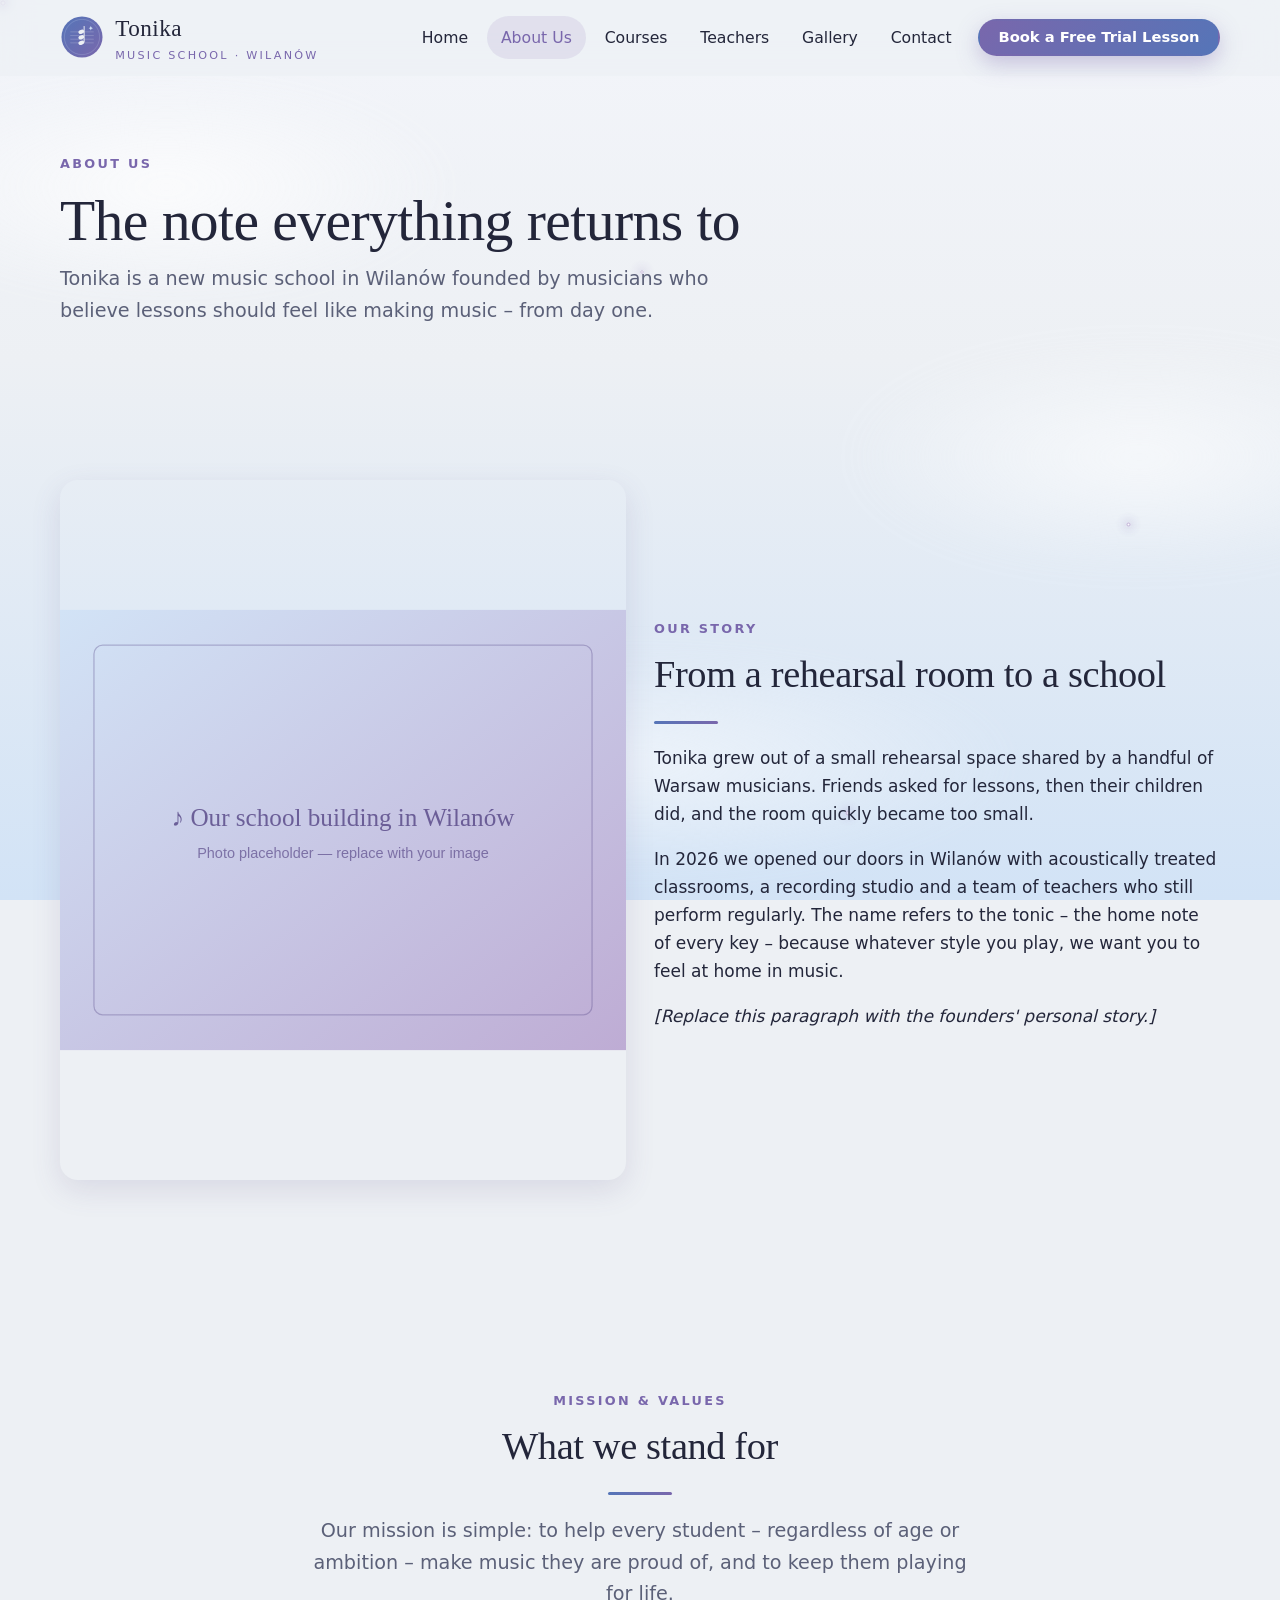
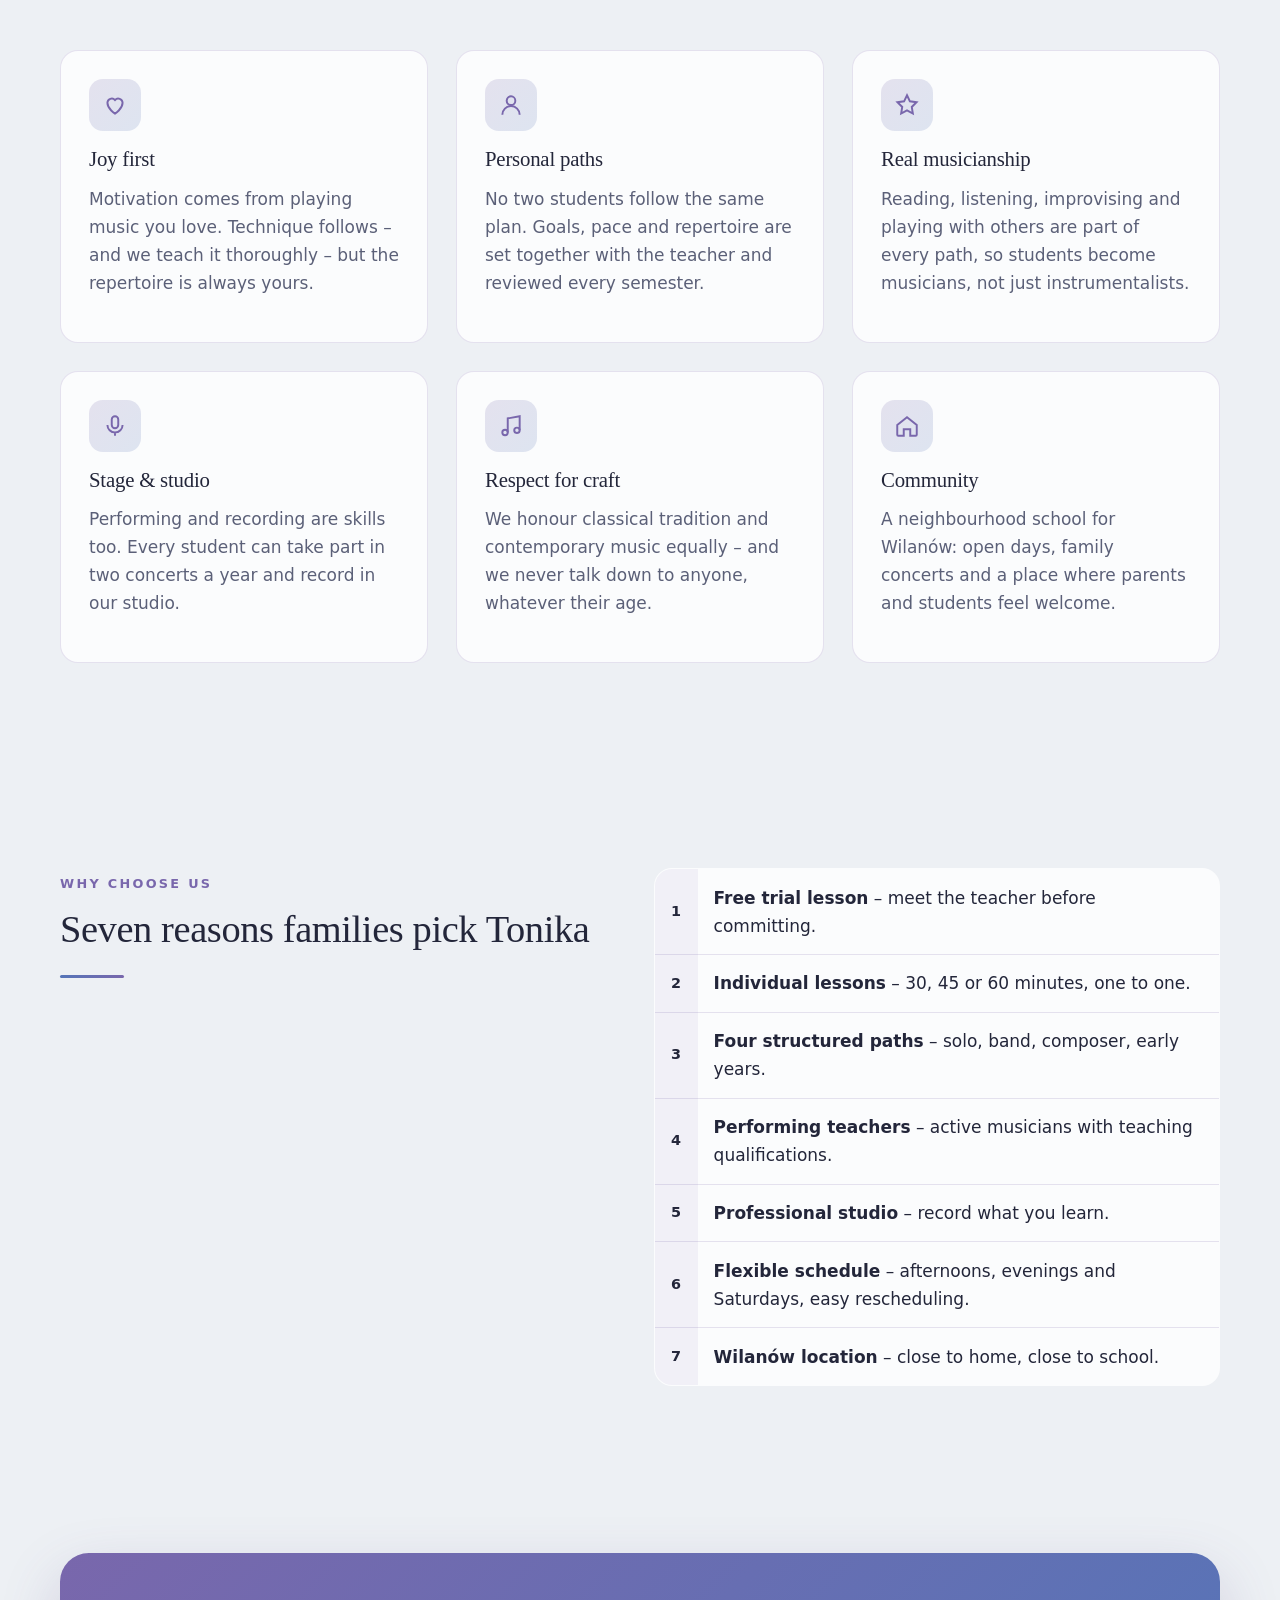
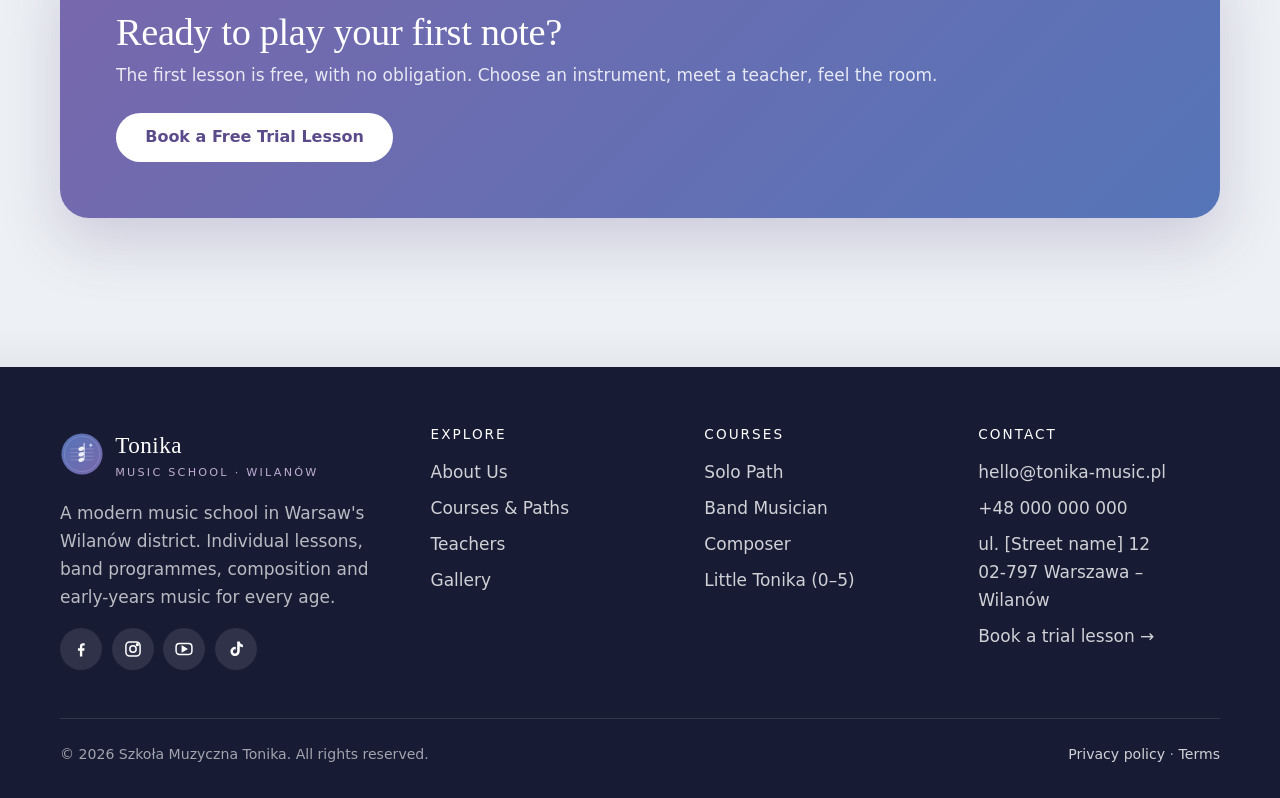
==== about.html @ acc28843 "Demo Version" ====
<!DOCTYPE html>
<html lang="en">
<head>
  <meta charset="UTF-8">
  <meta name="viewport" content="width=device-width, initial-scale=1">
  <!-- SEO: edit title & description per page -->
  <title>About Us | Szkoła Muzyczna Tonika – Wilanów</title>
  <meta name="description" content="The story, mission and values of Tonika Music School in Wilanów, Warsaw – and why students and parents choose us.">
  <meta name="theme-color" content="#7967AC">
  <meta property="og:title" content="About Us | Szkoła Muzyczna Tonika – Wilanów">
  <meta property="og:description" content="The story, mission and values of Tonika Music School in Wilanów, Warsaw – and why students and parents choose us.">
  <meta property="og:type" content="website">
  <meta property="og:image" content="images/hero.svg">
  <link rel="icon" type="image/svg+xml" href="images/logo.svg">
  <link rel="canonical" href="about.html">
  <link rel="stylesheet" href="css/style.css">
</head>
<body>
  <a class="skip-link" href="#main">Skip to main content</a>

  <!-- ================= BACKGROUND: stars & clouds (purely decorative) ================= -->
  <div class="sky" aria-hidden="true">
    <div class="cloud cloud--1"></div>
    <div class="cloud cloud--2"></div>
    <div class="cloud cloud--3"></div>
    <span class="star"></span><span class="star"></span><span class="star"></span>
    <span class="star"></span><span class="star"></span><span class="star"></span><span class="star"></span>
  </div>

  <!-- ================= HEADER / STICKY NAVIGATION ================= -->
  <header class="site-header">
    <nav class="nav container" aria-label="Main navigation">
      <a class="brand" href="index.html">
        <img src="images/logo.svg" alt="" width="44" height="44">
        <span class="brand__name">Tonika <small>Music School · Wilanów</small></span>
      </a>
      <button class="nav-toggle" aria-expanded="false" aria-controls="nav-list" aria-label="Open menu">
        <span></span><span></span><span></span>
      </button>
      <ul class="nav__list" id="nav-list">
        <li><a class="nav__link" href="index.html">Home</a></li>
        <li><a class="nav__link" href="about.html">About Us</a></li>
        <li><a class="nav__link" href="courses.html">Courses</a></li>
        <li><a class="nav__link" href="teachers.html">Teachers</a></li>
        <li><a class="nav__link" href="gallery.html">Gallery</a></li>
        <li><a class="nav__link" href="contact.html">Contact</a></li>
        <li class="nav__cta"><a class="btn btn--primary btn--sm" href="https://forms.gle/your-form-id" target="_blank" rel="noopener">Book a Free Trial Lesson</a></li>
      </ul>
    </nav>
  </header>

  <main id="main">

    <!-- ===== PAGE HERO ===== -->
    <section class="page-hero">
      <div class="container" data-reveal>
        <span class="eyebrow">About Us</span>
        <h1>The note everything returns to</h1>
        <p class="lead" style="max-width:720px">Tonika is a new music school in Wilanów founded by musicians who believe lessons should feel like making music – from day one.</p>
      </div>
    </section>

    <!-- ===== STORY ===== -->
    <section class="section">
      <div class="container grid grid--2" style="align-items:center">
        <div data-reveal="fade">
          <!-- IMAGE: replace images/about.svg with a photo of the school (900×700 px) -->
          <img src="images/about.svg" alt="The Tonika school building in Wilanów" style="border-radius:var(--radius);box-shadow:var(--shadow-md)" width="900" height="700">
        </div>
        <div data-reveal>
          <span class="eyebrow">Our story</span>
          <h2>From a rehearsal room to a school</h2>
          <div class="divider" style="margin-bottom:1.25rem"></div>
          <p>Tonika grew out of a small rehearsal space shared by a handful of Warsaw musicians. Friends asked for lessons, then their children did, and the room quickly became too small.</p>
          <p>In 2026 we opened our doors in Wilanów with acoustically treated classrooms, a recording studio and a team of teachers who still perform regularly. The name refers to the tonic – the home note of every key – because whatever style you play, we want you to feel at home in music.</p>
          <p><em>[Replace this paragraph with the founders' personal story.]</em></p>
        </div>
      </div>
    </section>

    <!-- ===== MISSION & VALUES ===== -->
    <section class="section" id="mission">
      <div class="container">
        <div class="section-head center" data-reveal>
          <span class="eyebrow">Mission &amp; values</span>
          <h2>What we stand for</h2>
          <div class="divider"></div>
          <p class="lead" style="margin-top:1.25rem">Our mission is simple: to help every student – regardless of age or ambition – make music they are proud of, and to keep them playing for life.</p>
        </div>
        <div class="grid grid--3">
          <div class="feature" data-reveal>
            <div class="feature__icon"><svg viewBox="0 0 24 24" fill="none" stroke="currentColor" stroke-width="1.8" aria-hidden="true"><path d="M12 20s-7-4.5-7-10a4 4 0 0 1 7-2.5A4 4 0 0 1 19 10c0 5.5-7 10-7 10z"/></svg></div>
            <h3>Joy first</h3>
            <p class="muted">Motivation comes from playing music you love. Technique follows – and we teach it thoroughly – but the repertoire is always yours.</p>
          </div>
          <div class="feature" data-reveal>
            <div class="feature__icon"><svg viewBox="0 0 24 24" fill="none" stroke="currentColor" stroke-width="1.8" aria-hidden="true"><circle cx="12" cy="8" r="4"/><path d="M4 21a8 8 0 0 1 16 0"/></svg></div>
            <h3>Personal paths</h3>
            <p class="muted">No two students follow the same plan. Goals, pace and repertoire are set together with the teacher and reviewed every semester.</p>
          </div>
          <div class="feature" data-reveal>
            <div class="feature__icon"><svg viewBox="0 0 24 24" fill="none" stroke="currentColor" stroke-width="1.8" aria-hidden="true"><path d="m12 3 2.7 5.6 6.1.9-4.4 4.3 1 6.1L12 17l-5.4 2.9 1-6.1L3.2 9.5l6.1-.9z"/></svg></div>
            <h3>Real musicianship</h3>
            <p class="muted">Reading, listening, improvising and playing with others are part of every path, so students become musicians, not just instrumentalists.</p>
          </div>
          <div class="feature" data-reveal>
            <div class="feature__icon"><svg viewBox="0 0 24 24" fill="none" stroke="currentColor" stroke-width="1.8" aria-hidden="true"><rect x="9" y="3" width="6" height="11" rx="3"/><path d="M5 11a7 7 0 0 0 14 0M12 18v3"/></svg></div>
            <h3>Stage & studio</h3>
            <p class="muted">Performing and recording are skills too. Every student can take part in two concerts a year and record in our studio.</p>
          </div>
          <div class="feature" data-reveal>
            <div class="feature__icon"><svg viewBox="0 0 24 24" fill="none" stroke="currentColor" stroke-width="1.8" aria-hidden="true"><path d="M9 18V5l11-2v13"/><circle cx="6.5" cy="18" r="2.5"/><circle cx="17.5" cy="16" r="2.5"/></svg></div>
            <h3>Respect for craft</h3>
            <p class="muted">We honour classical tradition and contemporary music equally – and we never talk down to anyone, whatever their age.</p>
          </div>
          <div class="feature" data-reveal>
            <div class="feature__icon"><svg viewBox="0 0 24 24" fill="none" stroke="currentColor" stroke-width="1.8" aria-hidden="true"><path d="m3 11 9-7 9 7v9a1 1 0 0 1-1 1h-5v-6h-6v6H4a1 1 0 0 1-1-1z"/></svg></div>
            <h3>Community</h3>
            <p class="muted">A neighbourhood school for Wilanów: open days, family concerts and a place where parents and students feel welcome.</p>
          </div>
        </div>
      </div>
    </section>

    <!-- ===== WHY CHOOSE US ===== -->
    <section class="section" id="why">
      <div class="container grid grid--2" style="align-items:start">
        <div data-reveal>
          <span class="eyebrow">Why choose us</span>
          <h2>Seven reasons families pick Tonika</h2>
          <div class="divider"></div>
        </div>
        <div data-reveal>
          <table class="table">
            <tbody>
              <tr><th scope="row">1</th><td><strong>Free trial lesson</strong> – meet the teacher before committing.</td></tr>
              <tr><th scope="row">2</th><td><strong>Individual lessons</strong> – 30, 45 or 60 minutes, one to one.</td></tr>
              <tr><th scope="row">3</th><td><strong>Four structured paths</strong> – solo, band, composer, early years.</td></tr>
              <tr><th scope="row">4</th><td><strong>Performing teachers</strong> – active musicians with teaching qualifications.</td></tr>
              <tr><th scope="row">5</th><td><strong>Professional studio</strong> – record what you learn.</td></tr>
              <tr><th scope="row">6</th><td><strong>Flexible schedule</strong> – afternoons, evenings and Saturdays, easy rescheduling.</td></tr>
              <tr><th scope="row">7</th><td><strong>Wilanów location</strong> – close to home, close to school.</td></tr>
            </tbody>
          </table>
        </div>
      </div>
    </section>

    <!-- ===== CTA BANNER ===== -->
    <section class="section--tight">
      <div class="container">
        <div class="cta-banner" data-reveal>
          <div>
            <h2>Ready to play your first note?</h2>
            <p>The first lesson is free, with no obligation. Choose an instrument, meet a teacher, feel the room.</p>
          </div>
          <a class="btn btn--light" href="https://forms.gle/your-form-id" target="_blank" rel="noopener">Book a Free Trial Lesson</a>
        </div>
      </div>
    </section>

  </main>

  <!-- ================= FOOTER ================= -->
  <footer class="site-footer">
    <div class="container">
      <div class="footer-grid">
        <div>
          <a class="brand" href="index.html">
            <img src="images/logo.svg" alt="" width="44" height="44">
            <span class="brand__name">Tonika <small>Music School · Wilanów</small></span>
          </a>
          <p class="muted" style="color:rgba(255,255,255,.7)">A modern music school in Warsaw's Wilanów district. Individual lessons, band programmes, composition and early-years music for every age.</p>
          <ul class="social" aria-label="Social media">
  <li><a href="https://facebook.com/" aria-label="Facebook" rel="noopener" target="_blank"><svg viewBox="0 0 24 24" fill="currentColor" aria-hidden="true"><path d="M13.5 21v-7h2.4l.4-3h-2.8V9.2c0-.9.3-1.5 1.5-1.5h1.4V5.1c-.3 0-1.1-.1-2.1-.1-2.1 0-3.6 1.3-3.6 3.7V11H8.3v3h2.4v7h2.8z"/></svg></a></li>
  <li><a href="https://instagram.com/" aria-label="Instagram" rel="noopener" target="_blank"><svg viewBox="0 0 24 24" fill="none" stroke="currentColor" stroke-width="1.8" aria-hidden="true"><rect x="3.5" y="3.5" width="17" height="17" rx="4.5"/><circle cx="12" cy="12" r="3.8"/><circle cx="17.2" cy="6.8" r="1" fill="currentColor"/></svg></a></li>
  <li><a href="https://youtube.com/" aria-label="YouTube" rel="noopener" target="_blank"><svg viewBox="0 0 24 24" fill="none" stroke="currentColor" stroke-width="1.8" aria-hidden="true"><rect x="2.5" y="5.5" width="19" height="13" rx="4"/><path d="m10 9 5 3-5 3z" fill="currentColor"/></svg></a></li>
  <li><a href="https://tiktok.com/" aria-label="TikTok" rel="noopener" target="_blank"><svg viewBox="0 0 24 24" fill="currentColor" aria-hidden="true"><path d="M16.5 3c.3 2.2 1.6 3.6 3.8 3.8v3.1c-1.4 0-2.7-.4-3.8-1.2v6.1a5.6 5.6 0 1 1-4.8-5.5v3.2a2.5 2.5 0 1 0 1.7 2.3V3h3.1z"/></svg></a></li>
</ul>
        </div>
        <div>
          <h4>Explore</h4>
          <ul>
            <li><a href="about.html">About Us</a></li>
            <li><a href="courses.html">Courses &amp; Paths</a></li>
            <li><a href="teachers.html">Teachers</a></li>
            <li><a href="gallery.html">Gallery</a></li>
          </ul>
        </div>
        <div>
          <h4>Courses</h4>
          <ul>
            <li><a href="courses.html#solo">Solo Path</a></li>
            <li><a href="courses.html#band">Band Musician</a></li>
            <li><a href="courses.html#composer">Composer</a></li>
            <li><a href="courses.html#kids">Little Tonika (0–5)</a></li>
          </ul>
        </div>
        <div>
          <h4>Contact</h4>
          <ul>
            <!-- CONTACT DETAILS: also update contact.html and index.html -->
            <li><a href="mailto:hello@tonika-music.pl">hello@tonika-music.pl</a></li>
            <li><a href="tel:+48000000000">+48 000 000 000</a></li>
            <li>ul. [Street name] 12<br>02-797 Warszawa – Wilanów</li>
            <li><a href="https://forms.gle/your-form-id" target="_blank" rel="noopener">Book a trial lesson →</a></li>
          </ul>
        </div>
      </div>
      <div class="footer-bottom">
        <span>© <span data-year>2026</span> Szkoła Muzyczna Tonika. All rights reserved.</span>
        <span><a href="#">Privacy policy</a> · <a href="#">Terms</a></span>
      </div>
    </div>
  </footer>

  <script src="js/main.js" defer></script>
</body>
</html>
---- css/style.css ----
/* =====================================================================
   TONIKA MUSIC SCHOOL — MAIN STYLESHEET
   ---------------------------------------------------------------------
   Table of contents
   1. Design tokens (colors, spacing, typography)  → change brand here
   2. Base / reset
   3. Background: stars & clouds
   4. Layout helpers (container, grid, section)
   5. Header & navigation (sticky, responsive)
   6. Buttons
   7. Hero
   8. Cards (courses, teachers, testimonials, gallery)
   9. Career paths (dark theme) & Kids path (bright theme)
   10. FAQ accordion
  11. Contact
   12. Footer
   13. Animations (subtle reveal on scroll)
   14. Responsive breakpoints
   ===================================================================== */


/* ---------------------------------------------------------------------
   1. DESIGN TOKENS
   Brand palette: #5575B8 (blue), #D2E3F6 (light blue), #BEACD4 (lilac),
   #7967AC (violet), #EDF0F4 (off-white). Violet and blue dominate.
   --------------------------------------------------------------------- */
:root {
  --blue:        #5575B8;
  --blue-light:  #D2E3F6;
  --lilac:       #BEACD4;
  --violet:      #7967AC;
  --violet-deep: #5B4B8A;
  --mist:        #EDF0F4;

  --navy:        #171B33;   /* dark navy for career paths */
  --plum:        #241C3D;   /* dark purple for career paths */

  --text:        #23263A;
  --text-muted:  #5B6078;
  --white:       #FFFFFF;

  --bg:          var(--mist);
  --surface:     rgba(255, 255, 255, 0.78);
  --border:      rgba(121, 103, 172, 0.18);

  --shadow-sm:   0 2px 8px rgba(35, 38, 58, 0.06);
  --shadow-md:   0 10px 30px rgba(89, 75, 138, 0.14);
  --shadow-lg:   0 24px 60px rgba(89, 75, 138, 0.22);

  --radius:      18px;
  --radius-sm:   10px;

  --font-head:   "Georgia", "Times New Roman", serif;   /* elegant headings */
  --font-body:   system-ui, -apple-system, "Segoe UI", Roboto, "Helvetica Neue", Arial, sans-serif;

  --container:   1160px;
  --header-h:    76px;

  --ease:        cubic-bezier(.22,.61,.36,1);
}


/* ---------------------------------------------------------------------
   2. BASE / RESET
   --------------------------------------------------------------------- */
*, *::before, *::after { box-sizing: border-box; }

html {
  scroll-behavior: smooth;                 /* smooth in-page scrolling */
  scroll-padding-top: calc(var(--header-h) + 16px);
  -webkit-text-size-adjust: 100%;
}

body {
  margin: 0;
  font-family: var(--font-body);
  font-size: 1.0625rem;
  line-height: 1.65;
  color: var(--text);
  background: var(--bg);
  overflow-x: hidden;
}

img, svg { max-width: 100%; display: block; }
a { color: var(--violet); text-decoration: none; }
a:hover { text-decoration: underline; }

h1, h2, h3, h4 {
  font-family: var(--font-head);
  font-weight: 500;
  line-height: 1.2;
  color: var(--text);
  margin: 0 0 .6em;
  letter-spacing: -0.01em;
}
h1 { font-size: clamp(2.2rem, 4.5vw, 3.6rem); }
h2 { font-size: clamp(1.7rem, 3vw, 2.5rem); }
h3 { font-size: 1.3rem; }
p  { margin: 0 0 1em; }

.eyebrow {
  display: inline-block;
  font-size: .8rem;
  letter-spacing: .18em;
  text-transform: uppercase;
  color: var(--violet);
  font-weight: 600;
  margin-bottom: .75rem;
}

.lead { font-size: 1.2rem; color: var(--text-muted); }
.muted { color: var(--text-muted); }
.center { text-align: center; }

/* Accessibility helpers */
.visually-hidden {
  position: absolute !important; width: 1px; height: 1px; padding: 0; margin: -1px;
  overflow: hidden; clip: rect(0 0 0 0); white-space: nowrap; border: 0;
}
.skip-link {
  position: absolute; top: -100px; left: 16px; z-index: 1000;
  background: var(--violet); color: #fff; padding: .6rem 1rem; border-radius: var(--radius-sm);
}
.skip-link:focus { top: 12px; }
:focus-visible { outline: 3px solid var(--blue); outline-offset: 3px; border-radius: 4px; }


/* ---------------------------------------------------------------------
   3. BACKGROUND — STARS & CLOUDS
   The sky layer is fixed behind all content. Stars are small radial
   gradients (no images), clouds are blurred soft ellipses.
   Edit `.star:nth-child(n)` to reposition stars.
   --------------------------------------------------------------------- */
.sky {
  position: fixed; inset: 0; z-index: -1; pointer-events: none;
  background: linear-gradient(180deg, #F3F5FA 0%, var(--mist) 40%, var(--blue-light) 100%);
  overflow: hidden;
}

.cloud {
  position: absolute;
  width: 46vw; height: 18vw; min-width: 320px; min-height: 140px;
  border-radius: 50%;
  background: radial-gradient(ellipse at center, rgba(255,255,255,.95), rgba(255,255,255,0) 70%);
  filter: blur(18px);
  opacity: .8;
  animation: drift 60s linear infinite alternate;
}
.cloud--1 { top: 8%;  left: -10%; }
.cloud--2 { top: 38%; right: -12%; animation-duration: 80s; opacity: .65; }
.cloud--3 { top: 72%; left: 20%;  width: 60vw; animation-duration: 95s; opacity: .55; }

.star {
  position: absolute;
  width: 6px; height: 6px; border-radius: 50%;
  background: radial-gradient(circle, #fff 0%, var(--lilac) 45%, rgba(190,172,212,0) 75%);
  box-shadow: 0 0 10px 2px rgba(121,103,172,.35);
  opacity: .8;
  animation: twinkle 5s ease-in-out infinite;
}
/* Star positions & timing — a "couple of stars", not a night sky */
.star:nth-child(1) { top: 12%; left: 14%; }
.star:nth-child(2) { top: 22%; left: 78%; width: 8px; height: 8px; animation-delay: 1.2s; }
.star:nth-child(3) { top: 46%; left: 6%;  animation-delay: 2.4s; }
.star:nth-child(4) { top: 58%; left: 88%; width: 5px; height: 5px; animation-delay: .6s; }
.star:nth-child(5) { top: 82%; left: 34%; animation-delay: 3.1s; }
.star:nth-child(6) { top: 30%; left: 50%; width: 4px; height: 4px; animation-delay: 1.8s; }
.star:nth-child(7) { top: 90%; left: 66%; animation-delay: 4s; }

@keyframes twinkle {
  0%, 100% { opacity: .35; transform: scale(.85); }
  50%      { opacity: 1;   transform: scale(1.15); }
}
@keyframes drift {
  from { transform: translateX(0); }
  to   { transform: translateX(6vw); }
}


/* ---------------------------------------------------------------------
   4. LAYOUT HELPERS
   --------------------------------------------------------------------- */
.container { width: min(var(--container), 92vw); margin-inline: auto; }
.section { padding-block: clamp(3.5rem, 8vw, 6.5rem); }
.section--tight { padding-block: clamp(2.5rem, 5vw, 4rem); }
.section-head { max-width: 680px; margin-bottom: 2.5rem; }
.section-head.center { margin-inline: auto; }

.grid { display: grid; gap: 1.75rem; }
.grid--2 { grid-template-columns: repeat(2, 1fr); }
.grid--3 { grid-template-columns: repeat(3, 1fr); }
.grid--4 { grid-template-columns: repeat(4, 1fr); }

.divider {
  width: 64px; height: 3px; border-radius: 3px; margin: 1.25rem 0 0;
  background: linear-gradient(90deg, var(--blue), var(--violet));
}
.center .divider { margin-inline: auto; }


/* ---------------------------------------------------------------------
   5. HEADER & NAVIGATION (sticky, responsive)
   --------------------------------------------------------------------- */
.site-header {
  position: sticky; top: 0; z-index: 100;
  height: var(--header-h);
  background: rgba(237, 240, 244, .75);
  backdrop-filter: blur(14px);
  -webkit-backdrop-filter: blur(14px);
  border-bottom: 1px solid transparent;
  transition: box-shadow .3s var(--ease), border-color .3s var(--ease), background .3s var(--ease);
}
.site-header.is-scrolled {
  background: rgba(237, 240, 244, .92);
  border-color: var(--border);
  box-shadow: var(--shadow-sm);
}
.nav {
  height: 100%;
  display: flex; align-items: center; justify-content: space-between; gap: 1rem;
}
.brand { display: flex; align-items: center; gap: .7rem; color: var(--text); }
.brand:hover { text-decoration: none; }
.brand img { height: 44px; width: auto; }
.brand__name { font-family: var(--font-head); font-size: 1.45rem; letter-spacing: .02em; }
.brand__name small { display: block; font-family: var(--font-body); font-size: .7rem; letter-spacing: .2em; text-transform: uppercase; color: var(--violet); }

.nav__list { list-style: none; display: flex; gap: .25rem; margin: 0; padding: 0; align-items: center; }
.nav__link {
  display: inline-block; padding: .55rem .9rem; border-radius: 999px;
  color: var(--text); font-weight: 500; font-size: .98rem;
  transition: background .25s var(--ease), color .25s var(--ease);
}
.nav__link:hover { background: rgba(121,103,172,.1); text-decoration: none; }
.nav__link[aria-current="page"] { color: var(--violet); background: rgba(121,103,172,.12); }
.nav__cta { margin-inline-start: .5rem; }

.nav-toggle {
  display: none; background: none; border: 0; cursor: pointer; padding: .6rem;
  width: 44px; height: 44px; border-radius: 50%;
}
.nav-toggle span {
  display: block; width: 22px; height: 2px; background: var(--text); margin: 5px auto;
  transition: transform .3s var(--ease), opacity .3s var(--ease);
}
.nav-toggle[aria-expanded="true"] span:nth-child(1) { transform: translateY(7px) rotate(45deg); }
.nav-toggle[aria-expanded="true"] span:nth-child(2) { opacity: 0; }
.nav-toggle[aria-expanded="true"] span:nth-child(3) { transform: translateY(-7px) rotate(-45deg); }


/* ---------------------------------------------------------------------
   6. BUTTONS
   --------------------------------------------------------------------- */
.btn {
  display: inline-flex; align-items: center; justify-content: center; gap: .5rem;
  padding: .9rem 1.7rem; border-radius: 999px; border: 2px solid transparent;
  font-weight: 600; font-size: 1rem; cursor: pointer; line-height: 1;
  transition: transform .25s var(--ease), box-shadow .25s var(--ease), background .25s var(--ease), color .25s var(--ease);
}
.btn:hover { text-decoration: none; transform: translateY(-2px); }
.btn--primary {
  color: #fff;
  background: linear-gradient(135deg, var(--violet) 0%, var(--blue) 100%);
  box-shadow: 0 8px 22px rgba(121,103,172,.35);
}
.btn--primary:hover { box-shadow: 0 12px 28px rgba(121,103,172,.45); }
.btn--ghost { color: var(--violet); border-color: var(--violet); background: transparent; }
.btn--ghost:hover { background: rgba(121,103,172,.08); }
.btn--light { color: var(--violet-deep); background: #fff; }
.btn--sm { padding: .6rem 1.15rem; font-size: .92rem; }


/* ---------------------------------------------------------------------
   7. HERO
   --------------------------------------------------------------------- */
.hero { padding-block: clamp(3rem, 8vw, 7rem) clamp(3rem, 6vw, 5rem); }
.hero__inner { display: grid; grid-template-columns: 1.1fr .9fr; gap: 3rem; align-items: center; }
.hero h1 { margin-bottom: 1rem; }
.hero h1 .accent { color: var(--violet); font-style: italic; }
.hero__actions { display: flex; flex-wrap: wrap; gap: .9rem; margin-top: 1.75rem; }
.hero__note { margin-top: 1rem; font-size: .92rem; color: var(--text-muted); }

.hero__media { position: relative; }
.hero__media img {
  width: 100%; border-radius: var(--radius); box-shadow: var(--shadow-lg);
  aspect-ratio: 4 / 5; object-fit: cover;
}
/* Decorative "chord" — three stacked notes, a nod to the tonic triad */
.chord {
  position: absolute; inset-inline-end: -18px; bottom: -18px;
  background: var(--surface); backdrop-filter: blur(8px);
  border: 1px solid var(--border); border-radius: var(--radius-sm);
  padding: .9rem 1.1rem; box-shadow: var(--shadow-md);
  display: flex; gap: .6rem; align-items: flex-end;
}
.chord i {
  display: block; width: 10px; border-radius: 6px;
  background: linear-gradient(180deg, var(--blue), var(--violet));
  animation: pulse 2.6s ease-in-out infinite;
}
.chord i:nth-child(1) { height: 26px; }
.chord i:nth-child(2) { height: 40px; animation-delay: .3s; }
.chord i:nth-child(3) { height: 54px; animation-delay: .6s; }
.chord span { font-size: .8rem; letter-spacing: .12em; text-transform: uppercase; color: var(--violet); margin-inline-start: .4rem; }
@keyframes pulse { 0%,100% { transform: scaleY(1); } 50% { transform: scaleY(.85); } }

/* Page hero (sub-pages) */
.page-hero { padding-block: clamp(2.5rem, 6vw, 4.5rem) clamp(1rem, 3vw, 2rem); }
.page-hero h1 { margin-bottom: .5rem; }

/* Stats strip */
.stats { display: grid; grid-template-columns: repeat(4, 1fr); gap: 1rem; }
.stat { text-align: center; padding: 1.25rem; background: var(--surface); border-radius: var(--radius); border: 1px solid var(--border); }
.stat strong { display: block; font-family: var(--font-head); font-size: 2rem; color: var(--violet); }
.stat span { font-size: .9rem; color: var(--text-muted); }


/* ---------------------------------------------------------------------
   8. CARDS
   --------------------------------------------------------------------- */
.card {
  background: var(--surface);
  border: 1px solid var(--border);
  border-radius: var(--radius);
  box-shadow: var(--shadow-sm);
  overflow: hidden;
  display: flex; flex-direction: column;
  transition: transform .35s var(--ease), box-shadow .35s var(--ease);
}
.card:hover { transform: translateY(-4px); box-shadow: var(--shadow-md); }
.card__media img { width: 100%; aspect-ratio: 3 / 2; object-fit: cover; }
.card__body { padding: 1.4rem 1.5rem 1.6rem; flex: 1; display: flex; flex-direction: column; }
.card__body h3 { margin-bottom: .4rem; }
.card__body p { color: var(--text-muted); font-size: .98rem; }
.card__footer { margin-top: auto; padding-top: .75rem; display: flex; justify-content: space-between; align-items: center; }
.tag {
  display: inline-block; padding: .25rem .7rem; border-radius: 999px;
  background: rgba(85,117,184,.12); color: var(--blue); font-size: .78rem; font-weight: 600; letter-spacing: .05em;
}

/* Icon feature cards (Why choose us / values) */
.feature { padding: 1.75rem; background: var(--surface); border: 1px solid var(--border); border-radius: var(--radius); }
.feature__icon {
  width: 52px; height: 52px; border-radius: 14px; display: grid; place-items: center; margin-bottom: 1rem;
  background: linear-gradient(135deg, rgba(121,103,172,.18), rgba(85,117,184,.18)); color: var(--violet);
}
.feature__icon svg { width: 26px; height: 26px; }

/* Teacher cards */
.teacher .card__media img { aspect-ratio: 1 / 1; }
.teacher__role { color: var(--violet); font-weight: 600; font-size: .9rem; margin-bottom: .6rem; }
.teacher__tags { display: flex; flex-wrap: wrap; gap: .4rem; margin-top: .75rem; }

/* Testimonials */
.testimonial { padding: 1.75rem; background: var(--surface); border: 1px solid var(--border); border-radius: var(--radius); position: relative; }
.testimonial::before {
  content: "\201C"; position: absolute; top: .4rem; inset-inline-start: 1.2rem;
  font-family: var(--font-head); font-size: 4rem; line-height: 1; color: var(--lilac); opacity: .7;
}
.testimonial blockquote { margin: 1.6rem 0 1rem; font-style: italic; }
.testimonial cite { display: block; font-style: normal; font-weight: 600; }
.testimonial cite span { display: block; font-weight: 400; font-size: .88rem; color: var(--text-muted); }
.stars { color: var(--violet); letter-spacing: .1em; font-size: .9rem; }

/* Gallery */
.gallery { display: grid; grid-template-columns: repeat(3, 1fr); gap: 1rem; }
.gallery figure { margin: 0; position: relative; border-radius: var(--radius-sm); overflow: hidden; }
.gallery img { width: 100%; aspect-ratio: 4 / 3; object-fit: cover; transition: transform .6s var(--ease); }
.gallery figure:hover img { transform: scale(1.04); }
.gallery figcaption {
  position: absolute; inset-inline: 0; bottom: 0; padding: .7rem 1rem;
  background: linear-gradient(180deg, transparent, rgba(23,27,51,.75));
  color: #fff; font-size: .9rem;
}
.gallery .wide { grid-column: span 2; }
.gallery .wide img { aspect-ratio: 8 / 3; }

/* Filter bar (gallery) */
.filters { display: flex; flex-wrap: wrap; gap: .5rem; margin-bottom: 1.75rem; }
.filter {
  padding: .5rem 1rem; border-radius: 999px; border: 1px solid var(--border);
  background: var(--surface); color: var(--text); cursor: pointer; font: inherit; font-size: .92rem;
  transition: background .25s, color .25s;
}
.filter:hover, .filter.is-active { background: var(--violet); color: #fff; border-color: var(--violet); }


/* ---------------------------------------------------------------------
   9. CAREER PATHS (dark navy / dark purple) & KIDS PATH (bright)
   --------------------------------------------------------------------- */
.paths {
  position: relative; color: #fff;
  background:
    radial-gradient(ellipse at 15% 10%, rgba(121,103,172,.45), transparent 55%),
    radial-gradient(ellipse at 85% 90%, rgba(85,117,184,.35), transparent 55%),
    linear-gradient(160deg, var(--navy) 0%, var(--plum) 100%);
  border-radius: calc(var(--radius) * 1.6);
  margin-block: 1rem;
  overflow: hidden;
}
.paths::after { /* faint stars on the dark section */
  content: ""; position: absolute; inset: 0; pointer-events: none;
  background-image:
    radial-gradient(1.5px 1.5px at 20% 30%, rgba(255,255,255,.8), transparent),
    radial-gradient(1.5px 1.5px at 70% 15%, rgba(255,255,255,.7), transparent),
    radial-gradient(1px 1px at 85% 60%, rgba(255,255,255,.7), transparent),
    radial-gradient(1.5px 1.5px at 40% 85%, rgba(255,255,255,.6), transparent),
    radial-gradient(1px 1px at 10% 75%, rgba(255,255,255,.6), transparent);
}
.paths h2, .paths h3 { color: #fff; }
.paths .eyebrow { color: var(--lilac); }
.paths .lead { color: rgba(255,255,255,.75); }
.paths .container { position: relative; z-index: 1; }

.path {
  background: rgba(255,255,255,.06);
  border: 1px solid rgba(255,255,255,.14);
  border-radius: var(--radius);
  padding: 2rem 1.75rem;
  backdrop-filter: blur(6px);
  display: flex; flex-direction: column;
  transition: transform .35s var(--ease), background .35s var(--ease);
}
.path:hover { transform: translateY(-4px); background: rgba(255,255,255,.1); }
.path__num { font-family: var(--font-head); font-size: 2.6rem; color: var(--lilac); line-height: 1; margin-bottom: .75rem; }
.path p { color: rgba(255,255,255,.78); }
.path ul { list-style: none; padding: 0; margin: 1rem 0 1.5rem; }
.path li { padding: .45rem 0 .45rem 1.6rem; position: relative; color: rgba(255,255,255,.9); border-top: 1px solid rgba(255,255,255,.08); }
.path li::before { content: "♪"; position: absolute; left: 0; color: var(--lilac); }
.path .btn { margin-top: auto; align-self: flex-start; }
.path .btn--light { color: var(--plum); }
.path__meta { font-size: .85rem; color: var(--lilac); letter-spacing: .1em; text-transform: uppercase; margin-bottom: .5rem; }

/* Kids path — bright */
.kids {
  background:
    radial-gradient(ellipse at 90% 10%, rgba(255,255,255,.9), transparent 50%),
    linear-gradient(135deg, #F7F9FC 0%, var(--blue-light) 55%, #E6DFF2 100%);
  border-radius: calc(var(--radius) * 1.6);
  border: 1px solid var(--border);
  padding: clamp(2rem, 5vw, 4rem);
  display: grid; grid-template-columns: 1fr 1fr; gap: 2.5rem; align-items: center;
}
.kids img { border-radius: var(--radius); box-shadow: var(--shadow-md); aspect-ratio: 4/3; object-fit: cover; width: 100%; }
.kids ul { padding-left: 1.2rem; color: var(--text-muted); }
.kids li { margin-bottom: .4rem; }

/* Pricing / details table */
.table { width: 100%; border-collapse: collapse; background: var(--surface); border-radius: var(--radius); overflow: hidden; border: 1px solid var(--border); }
.table th, .table td { padding: .9rem 1rem; text-align: left; border-bottom: 1px solid var(--border); }
.table th { background: rgba(121,103,172,.08); font-weight: 600; font-size: .9rem; letter-spacing: .04em; }
.table tr:last-child td { border-bottom: 0; }


/* ---------------------------------------------------------------------
   10. FAQ ACCORDION (native <details> for accessibility)
   --------------------------------------------------------------------- */
.faq { max-width: 820px; margin-inline: auto; }
.faq details {
  background: var(--surface); border: 1px solid var(--border); border-radius: var(--radius-sm);
  margin-bottom: .75rem; overflow: hidden;
}
.faq summary {
  cursor: pointer; padding: 1.1rem 3rem 1.1rem 1.4rem; font-weight: 600; list-style: none; position: relative;
}
.faq summary::-webkit-details-marker { display: none; }
.faq summary::after {
  content: "+"; position: absolute; right: 1.3rem; top: 50%; transform: translateY(-50%);
  font-size: 1.5rem; color: var(--violet); transition: transform .3s var(--ease);
}
.faq details[open] summary::after { transform: translateY(-50%) rotate(45deg); }
.faq .faq__body { padding: 0 1.4rem 1.2rem; color: var(--text-muted); }


/* ---------------------------------------------------------------------
  11. CONTACT
  --------------------------------------------------------------------- */
.contact-grid { display: grid; grid-template-columns: .85fr 1.15fr; gap: clamp(2rem, 5vw, 4.5rem); align-items: start; }
.contact-details h2 { margin-bottom: .25rem; }
.contact-list { list-style: none; padding: 0; margin: 0 0 1.5rem; }
.contact-list li { display: flex; gap: 1rem; align-items: flex-start; padding: 1rem 0; border-bottom: 1px solid var(--border); }
.contact-list li:last-child { border-bottom: 0; }
.contact-list svg { width: 22px; height: 22px; flex: none; color: var(--violet); margin-top: .2rem; }
.contact-list strong { display: block; font-size: .85rem; letter-spacing: .08em; text-transform: uppercase; color: var(--text-muted); }
.contact-list a { color: var(--text); font-weight: 500; }

.map {
  border-radius: var(--radius); overflow: hidden; border: 1px solid var(--border); box-shadow: var(--shadow-sm);
  aspect-ratio: 16 / 9; background: var(--blue-light);
}
.map iframe { width: 100%; height: 100%; border: 0; display: block; }
.contact-booking { display: grid; gap: 1.25rem; }
.booking-card {
  display: flex; align-items: center; justify-content: space-between; gap: 1.5rem;
  padding: clamp(1.5rem, 3vw, 2.25rem); border-radius: var(--radius);
  background: linear-gradient(135deg, var(--violet) 0%, var(--blue) 100%);
  box-shadow: var(--shadow-md); color: #fff;
}
.booking-card .eyebrow { color: var(--blue-light); margin-bottom: .45rem; }
.booking-card h2 { color: #fff; margin-bottom: .45rem; font-size: clamp(1.45rem, 2.5vw, 2rem); }
.booking-card p { color: rgba(255,255,255,.88); margin: 0; max-width: 34rem; }
.booking-card .btn { flex: none; white-space: nowrap; }

/* Contact preview (home) */
.contact-preview { display: grid; grid-template-columns: 1fr 1fr; gap: 2rem; align-items: center; }

/* Social links */
.social { display: flex; gap: .6rem; list-style: none; padding: 0; margin: 0; }
.social a {
  width: 42px; height: 42px; border-radius: 50%; display: grid; place-items: center;
  background: rgba(121,103,172,.12); color: var(--violet); transition: background .25s, color .25s, transform .25s;
}
.social a:hover { background: var(--violet); color: #fff; transform: translateY(-2px); text-decoration: none; }
.social svg { width: 20px; height: 20px; }

/* CTA banner */
.cta-banner {
  border-radius: calc(var(--radius) * 1.6); padding: clamp(2rem, 5vw, 3.5rem);
  background: linear-gradient(135deg, var(--violet) 0%, var(--blue) 100%);
  color: #fff; display: flex; flex-wrap: wrap; gap: 1.5rem; align-items: center; justify-content: space-between;
  box-shadow: var(--shadow-lg);
}
.cta-banner h2 { color: #fff; margin-bottom: .4rem; }
.cta-banner p { color: rgba(255,255,255,.85); margin: 0; }


/* ---------------------------------------------------------------------
   12. FOOTER
   --------------------------------------------------------------------- */
.site-footer {
  margin-top: 3rem; padding: 3.5rem 0 2rem;
  background: linear-gradient(180deg, rgba(23,27,51,0) 0%, rgba(23,27,51,.04) 8%, var(--navy) 8%);
  color: rgba(255,255,255,.8);
}
.site-footer .footer-grid { display: grid; grid-template-columns: 1.4fr 1fr 1fr 1fr; gap: 2rem; padding-top: 2.5rem; }
.site-footer h4 { color: #fff; font-family: var(--font-body); font-size: .85rem; letter-spacing: .15em; text-transform: uppercase; margin-bottom: 1rem; }
.site-footer ul { list-style: none; padding: 0; margin: 0; }
.site-footer li { margin-bottom: .5rem; }
.site-footer a { color: rgba(255,255,255,.8); }
.site-footer a:hover { color: #fff; }
.site-footer .brand { color: #fff; margin-bottom: 1rem; }
.site-footer .brand__name small { color: var(--lilac); }
.site-footer .social a { background: rgba(255,255,255,.1); color: #fff; }
.site-footer .social a:hover { background: var(--violet); }
.footer-bottom {
  margin-top: 2.5rem; padding-top: 1.5rem; border-top: 1px solid rgba(255,255,255,.12);
  display: flex; flex-wrap: wrap; gap: 1rem; justify-content: space-between; font-size: .88rem; color: rgba(255,255,255,.6);
}


/* ---------------------------------------------------------------------
   13. ANIMATIONS — subtle reveal on scroll
   Elements with [data-reveal] fade/slide in once when they enter view.
   JS adds .is-visible. Respects reduced-motion preferences.
   --------------------------------------------------------------------- */
[data-reveal] {
  opacity: 0; transform: translateY(18px);
  transition: opacity .7s var(--ease), transform .7s var(--ease);
}
[data-reveal].is-visible { opacity: 1; transform: none; }
[data-reveal="fade"] { transform: none; }
/* Stagger children inside a grid */
.grid > [data-reveal]:nth-child(2) { transition-delay: .1s; }
.grid > [data-reveal]:nth-child(3) { transition-delay: .2s; }
.grid > [data-reveal]:nth-child(4) { transition-delay: .3s; }

@media (prefers-reduced-motion: reduce) {
  html { scroll-behavior: auto; }
  *, *::before, *::after { animation: none !important; transition: none !important; }
  [data-reveal] { opacity: 1; transform: none; }
}


/* ---------------------------------------------------------------------
   14. RESPONSIVE
   --------------------------------------------------------------------- */
@media (max-width: 1024px) {
  .grid--4 { grid-template-columns: repeat(2, 1fr); }
  .stats { grid-template-columns: repeat(2, 1fr); }
  .site-footer .footer-grid { grid-template-columns: 1fr 1fr; }
}

@media (max-width: 860px) {
  :root { --header-h: 68px; }
  .brand img { height: 38px; }

  /* Mobile navigation: slide-down panel */
  .nav-toggle { display: block; }
  .nav__list {
    position: fixed; top: var(--header-h); left: 0; right: 0;
    flex-direction: column; align-items: stretch; gap: .25rem;
    padding: 1rem 4vw 1.5rem;
    background: rgba(237,240,244,.97); backdrop-filter: blur(14px);
    border-bottom: 1px solid var(--border); box-shadow: var(--shadow-md);
    transform: translateY(-8px); opacity: 0; visibility: hidden;
    transition: transform .3s var(--ease), opacity .3s var(--ease), visibility .3s;
  }
  .nav__list.is-open { transform: none; opacity: 1; visibility: visible; }
  .nav__link { display: block; padding: .9rem 1rem; border-radius: var(--radius-sm); }
  .nav__cta { margin: .5rem 0 0; }
  .nav__cta .btn { width: 100%; }

  .hero__inner, .grid--2, .grid--3, .kids, .contact-grid, .contact-preview { grid-template-columns: 1fr; }
  .hero__media { order: -1; max-width: 420px; margin-inline: auto; }
  .hero__media img { aspect-ratio: 4 / 3; }
  .gallery { grid-template-columns: repeat(2, 1fr); }
  .gallery .wide { grid-column: span 2; }
  .booking-card { align-items: flex-start; flex-direction: column; }
  .booking-card .btn { width: 100%; }
}

@media (max-width: 540px) {
  body { font-size: 1rem; }
  .grid--4, .stats { grid-template-columns: 1fr; }
  .gallery { grid-template-columns: 1fr; }
  .gallery .wide { grid-column: span 1; }
  .gallery .wide img { aspect-ratio: 4 / 3; }
  .site-footer .footer-grid { grid-template-columns: 1fr; }
  .chord { inset-inline-end: 8px; bottom: 8px; }
  .btn { width: 100%; }
  .hero__actions .btn { width: 100%; }
}
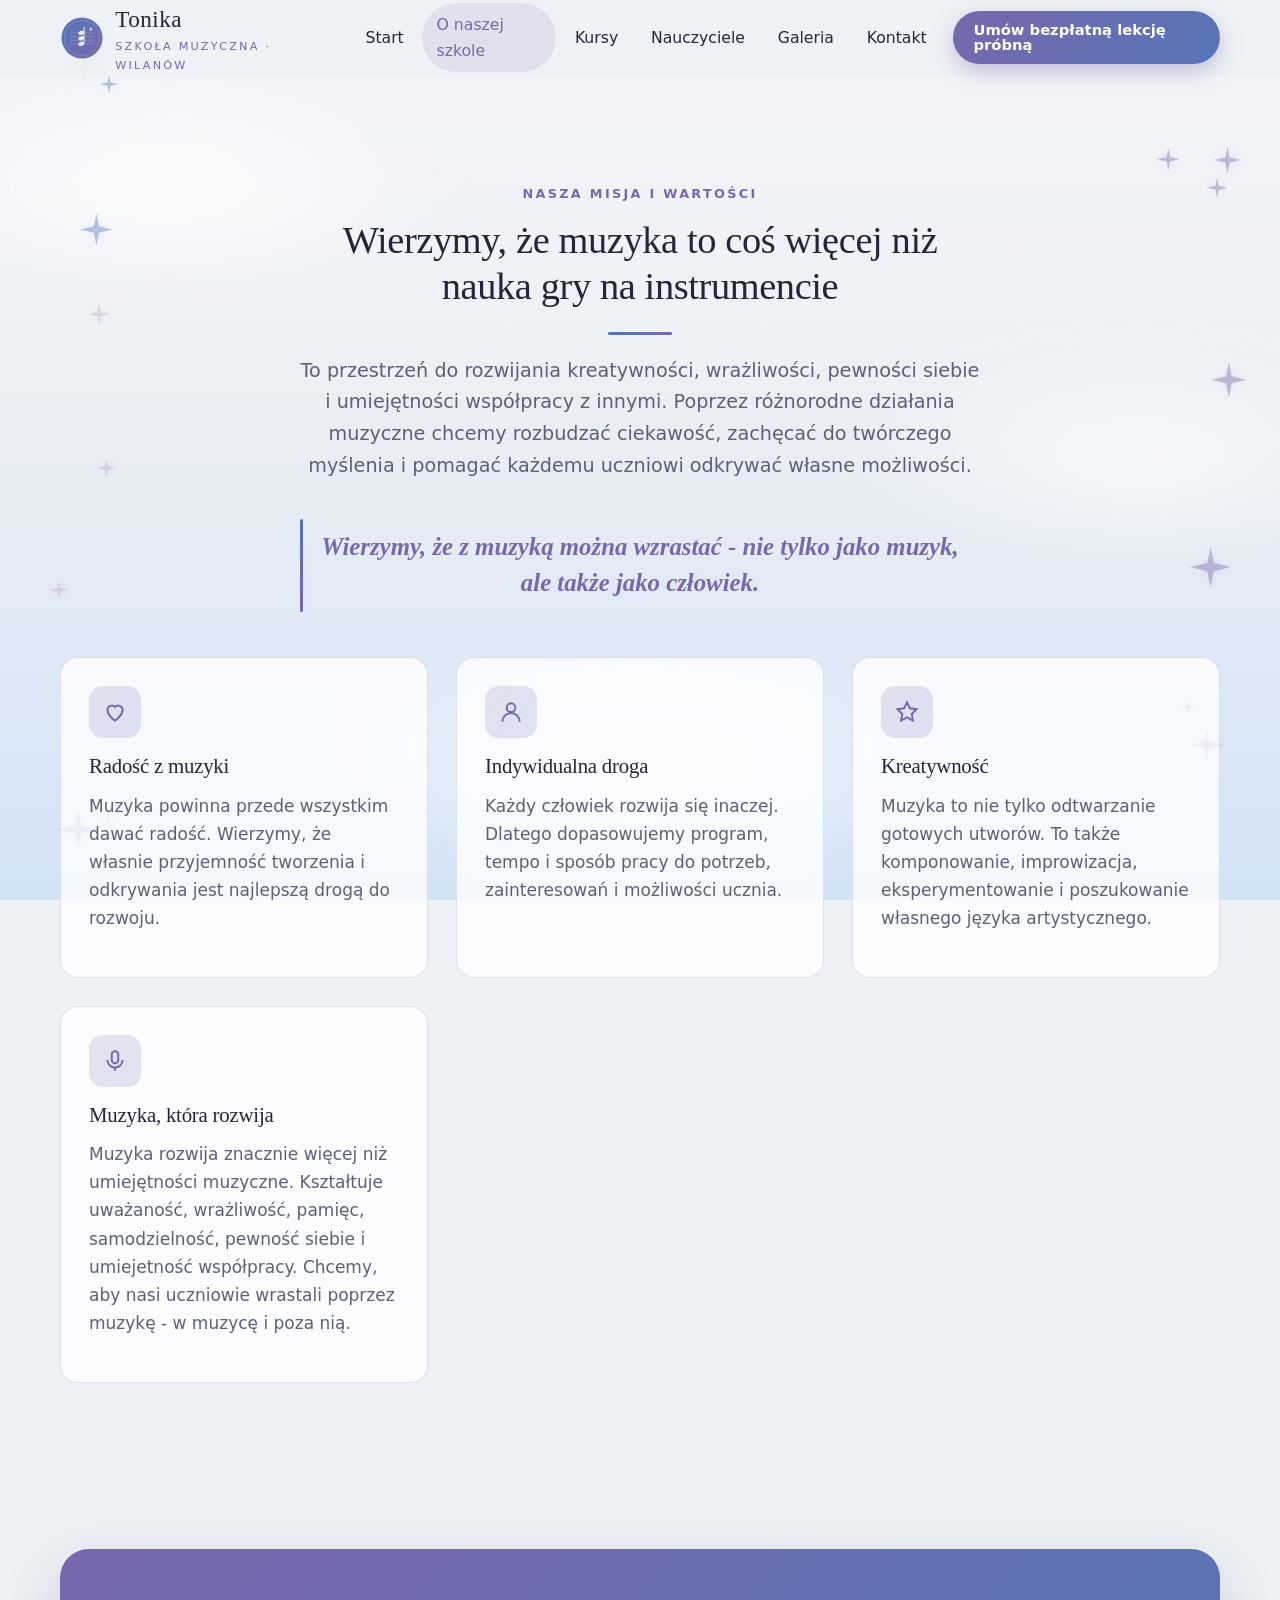
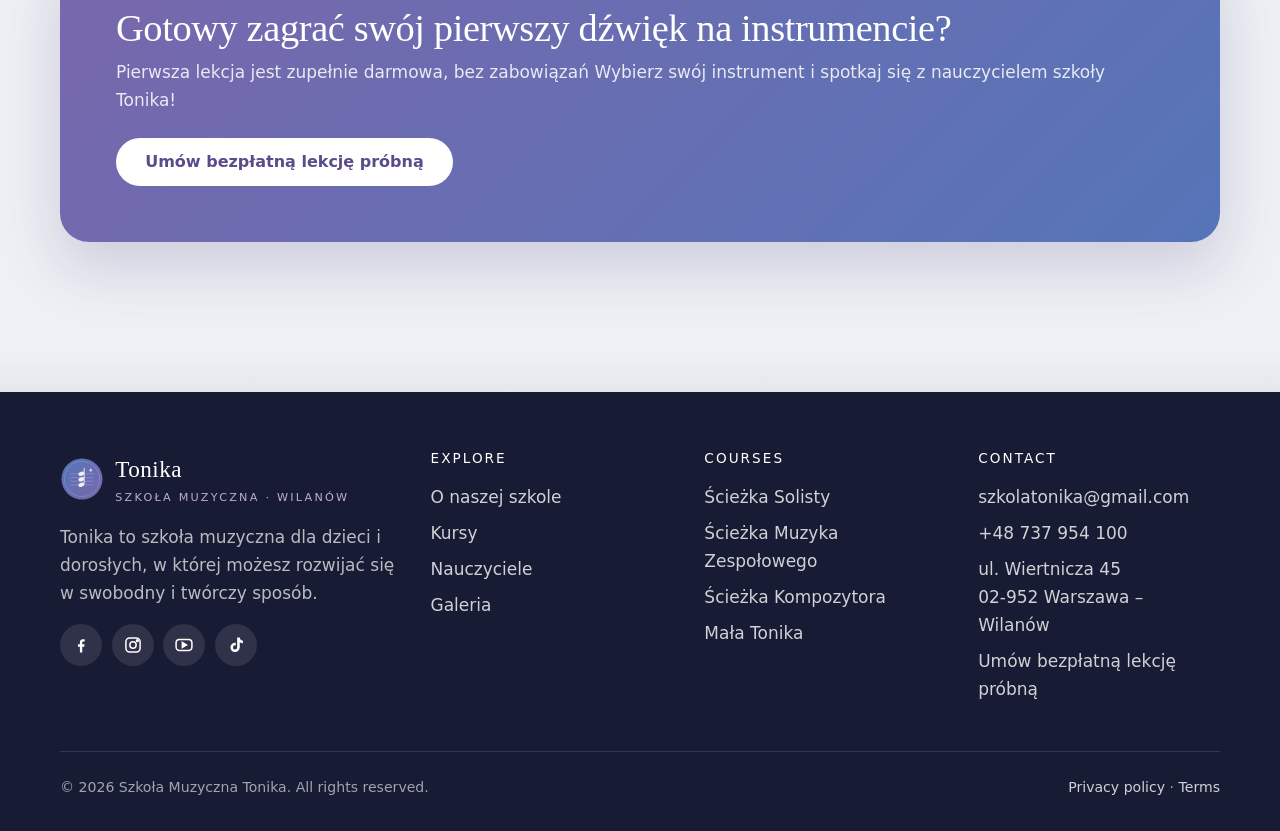
==== commit 7db1735e: "Add content" ====
--- a/about.html
+++ b/about.html
@@ -4,7 +4,7 @@
   <meta charset="UTF-8">
   <meta name="viewport" content="width=device-width, initial-scale=1">
   <!-- SEO: edit title & description per page -->
-  <title>About Us | Szkoła Muzyczna Tonika – Wilanów</title>
+  <title>O naszej szkole | Szkoła Muzyczna Tonika – Wilanów</title>
   <meta name="description" content="The story, mission and values of Tonika Music School in Wilanów, Warsaw – and why students and parents choose us.">
   <meta name="theme-color" content="#7967AC">
   <meta property="og:title" content="About Us | Szkoła Muzyczna Tonika – Wilanów">
@@ -32,26 +32,27 @@
     <nav class="nav container" aria-label="Main navigation">
       <a class="brand" href="index.html">
         <img src="images/logo.svg" alt="" width="44" height="44">
-        <span class="brand__name">Tonika <small>Music School · Wilanów</small></span>
+        <span class="brand__name">Tonika <small>Szkoła muzyczna · Wilanów</small></span>
       </a>
       <button class="nav-toggle" aria-expanded="false" aria-controls="nav-list" aria-label="Open menu">
         <span></span><span></span><span></span>
       </button>
       <ul class="nav__list" id="nav-list">
-        <li><a class="nav__link" href="index.html">Home</a></li>
-        <li><a class="nav__link" href="about.html">About Us</a></li>
-        <li><a class="nav__link" href="courses.html">Courses</a></li>
-        <li><a class="nav__link" href="teachers.html">Teachers</a></li>
-        <li><a class="nav__link" href="gallery.html">Gallery</a></li>
-        <li><a class="nav__link" href="contact.html">Contact</a></li>
-        <li class="nav__cta"><a class="btn btn--primary btn--sm" href="https://forms.gle/your-form-id" target="_blank" rel="noopener">Book a Free Trial Lesson</a></li>
+        <li><a class="nav__link" href="index.html">Start</a></li>
+        <li><a class="nav__link" href="about.html">O naszej szkole</a></li>
+        <li><a class="nav__link" href="courses.html">Kursy</a></li>
+        <li><a class="nav__link" href="teachers.html">Nauczyciele</a></li>
+        <li><a class="nav__link" href="gallery.html">Galeria </a></li>
+        <li><a class="nav__link" href="contact.html">Kontakt</a></li>
+        <li class="nav__cta"><a class="btn btn--primary btn--sm" href="https://forms.gle/your-form-id" target="_blank" rel="noopener">Umów bezpłatną lekcję próbną</a></li>
       </ul>
     </nav>
   </header>
 
   <main id="main">
-
+   
     <!-- ===== PAGE HERO ===== -->
+      <!--
     <section class="page-hero">
       <div class="container" data-reveal>
         <span class="eyebrow">About Us</span>
@@ -59,12 +60,14 @@
         <p class="lead" style="max-width:720px">Tonika is a new music school in Wilanów founded by musicians who believe lessons should feel like making music – from day one.</p>
       </div>
     </section>
-
+  -->
     <!-- ===== STORY ===== -->
+     <!-- 
     <section class="section">
       <div class="container grid grid--2" style="align-items:center">
-        <div data-reveal="fade">
+        <div data-reveal="fade"> -->
           <!-- IMAGE: replace images/about.svg with a photo of the school (900×700 px) -->
+          <!-- 
           <img src="images/about.svg" alt="The Tonika school building in Wilanów" style="border-radius:var(--radius);box-shadow:var(--shadow-md)" width="900" height="700">
         </div>
         <div data-reveal>
@@ -76,38 +79,42 @@
           <p><em>[Replace this paragraph with the founders' personal story.]</em></p>
         </div>
       </div>
-    </section>
-
+    </section> 
+  -->
     <!-- ===== MISSION & VALUES ===== -->
     <section class="section" id="mission">
       <div class="container">
         <div class="section-head center" data-reveal>
-          <span class="eyebrow">Mission &amp; values</span>
-          <h2>What we stand for</h2>
+          <span class="eyebrow">Nasza misja i wartości</span>
+          <h2>Wierzymy, że muzyka to coś więcej niż nauka gry na instrumencie<cite></cite></h2>
           <div class="divider"></div>
-          <p class="lead" style="margin-top:1.25rem">Our mission is simple: to help every student – regardless of age or ambition – make music they are proud of, and to keep them playing for life.</p>
+          <p class="lead" style="margin-top:1.25rem">To przestrzeń do rozwijania kreatywności, wrażliwości, pewności siebie i umiejętności współpracy z innymi.
+            Poprzez różnorodne działania muzyczne chcemy rozbudzać ciekawość, zachęcać do twórczego myślenia i pomagać każdemu uczniowi odkrywać własne możliwości.
+          </p>
+          <p class="mission-quote"><strong>Wierzymy, że z muzyką można wzrastać - nie tylko jako muzyk, ale także jako człowiek.</strong></p>
         </div>
         <div class="grid grid--3">
           <div class="feature" data-reveal>
             <div class="feature__icon"><svg viewBox="0 0 24 24" fill="none" stroke="currentColor" stroke-width="1.8" aria-hidden="true"><path d="M12 20s-7-4.5-7-10a4 4 0 0 1 7-2.5A4 4 0 0 1 19 10c0 5.5-7 10-7 10z"/></svg></div>
-            <h3>Joy first</h3>
-            <p class="muted">Motivation comes from playing music you love. Technique follows – and we teach it thoroughly – but the repertoire is always yours.</p>
+            <h3>Radość z muzyki</h3>
+            <p class="muted">Muzyka powinna przede wszystkim dawać radość. Wierzymy, że własnie przyjemność tworzenia i odkrywania jest najlepszą drogą do rozwoju.</p>
           </div>
           <div class="feature" data-reveal>
             <div class="feature__icon"><svg viewBox="0 0 24 24" fill="none" stroke="currentColor" stroke-width="1.8" aria-hidden="true"><circle cx="12" cy="8" r="4"/><path d="M4 21a8 8 0 0 1 16 0"/></svg></div>
-            <h3>Personal paths</h3>
-            <p class="muted">No two students follow the same plan. Goals, pace and repertoire are set together with the teacher and reviewed every semester.</p>
+            <h3>Indywidualna droga</h3>
+            <p class="muted">Każdy człowiek rozwija się inaczej. Dlatego dopasowujemy program, tempo i sposób pracy do potrzeb, zainteresowań i możliwości ucznia.</p>
           </div>
           <div class="feature" data-reveal>
             <div class="feature__icon"><svg viewBox="0 0 24 24" fill="none" stroke="currentColor" stroke-width="1.8" aria-hidden="true"><path d="m12 3 2.7 5.6 6.1.9-4.4 4.3 1 6.1L12 17l-5.4 2.9 1-6.1L3.2 9.5l6.1-.9z"/></svg></div>
-            <h3>Real musicianship</h3>
-            <p class="muted">Reading, listening, improvising and playing with others are part of every path, so students become musicians, not just instrumentalists.</p>
+            <h3>Kreatywność</h3>
+            <p class="muted">Muzyka to nie tylko odtwarzanie gotowych utworów. To także komponowanie, improwizacja, eksperymentowanie i poszukowanie własnego języka artystycznego.</p>
           </div>
           <div class="feature" data-reveal>
             <div class="feature__icon"><svg viewBox="0 0 24 24" fill="none" stroke="currentColor" stroke-width="1.8" aria-hidden="true"><rect x="9" y="3" width="6" height="11" rx="3"/><path d="M5 11a7 7 0 0 0 14 0M12 18v3"/></svg></div>
-            <h3>Stage & studio</h3>
-            <p class="muted">Performing and recording are skills too. Every student can take part in two concerts a year and record in our studio.</p>
-          </div>
+            <h3>Muzyka, która rozwija</h3>
+            <p class="muted">Muzyka rozwija znacznie więcej niż umiejętności muzyczne. Kształtuje uważaność, wrażliwość, pamięc, samodzielność, pewność siebie i umiejetność współpracy. Chcemy, aby nasi uczniowie wrastali poprzez muzykę - w muzycę i poza nią.</p>
+          </div>
+          <!--
           <div class="feature" data-reveal>
             <div class="feature__icon"><svg viewBox="0 0 24 24" fill="none" stroke="currentColor" stroke-width="1.8" aria-hidden="true"><path d="M9 18V5l11-2v13"/><circle cx="6.5" cy="18" r="2.5"/><circle cx="17.5" cy="16" r="2.5"/></svg></div>
             <h3>Respect for craft</h3>
@@ -118,11 +125,13 @@
             <h3>Community</h3>
             <p class="muted">A neighbourhood school for Wilanów: open days, family concerts and a place where parents and students feel welcome.</p>
           </div>
+        -->
         </div>
       </div>
     </section>
 
     <!-- ===== WHY CHOOSE US ===== -->
+    <!--
     <section class="section" id="why">
       <div class="container grid grid--2" style="align-items:start">
         <div data-reveal>
@@ -145,16 +154,16 @@
         </div>
       </div>
     </section>
-
+  -->
     <!-- ===== CTA BANNER ===== -->
     <section class="section--tight">
       <div class="container">
         <div class="cta-banner" data-reveal>
           <div>
-            <h2>Ready to play your first note?</h2>
-            <p>The first lesson is free, with no obligation. Choose an instrument, meet a teacher, feel the room.</p>
-          </div>
-          <a class="btn btn--light" href="https://forms.gle/your-form-id" target="_blank" rel="noopener">Book a Free Trial Lesson</a>
+            <h2>Gotowy zagrać swój pierwszy dźwięk na instrumencie?</h2>
+            <p>Pierwsza lekcja jest zupełnie darmowa, bez zabowiązań Wybierz swój instrument i spotkaj się z nauczycielem szkoły Tonika!</p>
+          </div>
+          <a class="btn btn--light" href="https://forms.gle/your-form-id" target="_blank" rel="noopener">Umów bezpłatną lekcję próbną</a>
         </div>
       </div>
     </section>
@@ -168,9 +177,9 @@
         <div>
           <a class="brand" href="index.html">
             <img src="images/logo.svg" alt="" width="44" height="44">
-            <span class="brand__name">Tonika <small>Music School · Wilanów</small></span>
+            <span class="brand__name">Tonika <small>Szkoła Muzyczna · Wilanów</small></span>
           </a>
-          <p class="muted" style="color:rgba(255,255,255,.7)">A modern music school in Warsaw's Wilanów district. Individual lessons, band programmes, composition and early-years music for every age.</p>
+          <p class="muted" style="color:rgba(255,255,255,.7)">Tonika to szkoła muzyczna dla dzieci i dorosłych, w której możesz rozwijać się w swobodny i twórczy sposób.</p>
           <ul class="social" aria-label="Social media">
   <li><a href="https://facebook.com/" aria-label="Facebook" rel="noopener" target="_blank"><svg viewBox="0 0 24 24" fill="currentColor" aria-hidden="true"><path d="M13.5 21v-7h2.4l.4-3h-2.8V9.2c0-.9.3-1.5 1.5-1.5h1.4V5.1c-.3 0-1.1-.1-2.1-.1-2.1 0-3.6 1.3-3.6 3.7V11H8.3v3h2.4v7h2.8z"/></svg></a></li>
   <li><a href="https://instagram.com/" aria-label="Instagram" rel="noopener" target="_blank"><svg viewBox="0 0 24 24" fill="none" stroke="currentColor" stroke-width="1.8" aria-hidden="true"><rect x="3.5" y="3.5" width="17" height="17" rx="4.5"/><circle cx="12" cy="12" r="3.8"/><circle cx="17.2" cy="6.8" r="1" fill="currentColor"/></svg></a></li>
@@ -181,29 +190,28 @@
         <div>
           <h4>Explore</h4>
           <ul>
-            <li><a href="about.html">About Us</a></li>
-            <li><a href="courses.html">Courses &amp; Paths</a></li>
-            <li><a href="teachers.html">Teachers</a></li>
-            <li><a href="gallery.html">Gallery</a></li>
+            <li><a href="about.html">O naszej szkole</a></li>
+            <li><a href="courses.html">Kursy</a></li>
+            <li><a href="teachers.html">Nauczyciele</a></li>
+            <li><a href="gallery.html">Galeria</a></li>
           </ul>
         </div>
         <div>
           <h4>Courses</h4>
           <ul>
-            <li><a href="courses.html#solo">Solo Path</a></li>
-            <li><a href="courses.html#band">Band Musician</a></li>
-            <li><a href="courses.html#composer">Composer</a></li>
-            <li><a href="courses.html#kids">Little Tonika (0–5)</a></li>
+            <li><a href="courses.html#solo">Ścieżka Solisty</a></li>
+            <li><a href="courses.html#band">Ścieżka Muzyka Zespołowego</a></li>
+            <li><a href="courses.html#composer">Ścieżka Kompozytora</a></li>
+            <li><a href="courses.html#kids">Mała Tonika</a></li>
           </ul>
         </div>
         <div>
           <h4>Contact</h4>
           <ul>
-            <!-- CONTACT DETAILS: also update contact.html and index.html -->
-            <li><a href="mailto:hello@tonika-music.pl">hello@tonika-music.pl</a></li>
-            <li><a href="tel:+48000000000">+48 000 000 000</a></li>
-            <li>ul. [Street name] 12<br>02-797 Warszawa – Wilanów</li>
-            <li><a href="https://forms.gle/your-form-id" target="_blank" rel="noopener">Book a trial lesson →</a></li>
+            <li><a href="mailto:hello@tonika-music.pl">szkolatonika@gmail.com</a></li>
+            <li><a href="tel:+48000000000">+48 737 954 100</a></li>
+            <li>ul. Wiertnicza 45<br>02-952 Warszawa – Wilanów</li>
+            <li><a href="https://forms.gle/your-form-id" target="_blank" rel="noopener">Umów bezpłatną lekcję próbną</a></li>
           </ul>
         </div>
       </div>
--- a/css/style.css
+++ b/css/style.css
@@ -111,6 +111,25 @@
 .lead { font-size: 1.2rem; color: var(--text-muted); }
 .muted { color: var(--text-muted); }
 .center { text-align: center; }
+.mission-quote {
+  position: relative;
+  margin: 2rem auto 0;
+  max-width: 720px;
+  padding: 1rem 1.25rem;
+  color: var(--violet);
+  font-family: var(--font-head);
+  font-size: clamp(1.2rem, 2.2vw, 1.55rem);
+  font-style: italic;
+  line-height: 1.45;
+}
+.mission-quote::before {
+  content: "";
+  position: absolute;
+  inset: .35rem auto .35rem 0;
+  width: 3px;
+  border-radius: 3px;
+  background: linear-gradient(180deg, var(--blue), var(--violet));
+}
 
 /* Accessibility helpers */
 .visually-hidden {
@@ -127,9 +146,9 @@
 
 /* ---------------------------------------------------------------------
    3. BACKGROUND — STARS & CLOUDS
-   The sky layer is fixed behind all content. Stars are small radial
-   gradients (no images), clouds are blurred soft ellipses.
-   Edit `.star:nth-child(n)` to reposition stars.
+   The sky layer is fixed behind all content. JavaScript places four-point
+   stars only inside the side gutters, away from the main text column.
+   Change STAR_COUNT in js/main.js to regulate their quantity.
    --------------------------------------------------------------------- */
 .sky {
   position: fixed; inset: 0; z-index: -1; pointer-events: none;
@@ -152,28 +171,38 @@
 
 .star {
   position: absolute;
-  width: 6px; height: 6px; border-radius: 50%;
-  background: radial-gradient(circle, #fff 0%, var(--lilac) 45%, rgba(190,172,212,0) 75%);
-  box-shadow: 0 0 10px 2px rgba(121,103,172,.35);
-  opacity: .8;
-  animation: twinkle 5s ease-in-out infinite;
-}
-/* Star positions & timing — a "couple of stars", not a night sky */
-.star:nth-child(1) { top: 12%; left: 14%; }
-.star:nth-child(2) { top: 22%; left: 78%; width: 8px; height: 8px; animation-delay: 1.2s; }
-.star:nth-child(3) { top: 46%; left: 6%;  animation-delay: 2.4s; }
-.star:nth-child(4) { top: 58%; left: 88%; width: 5px; height: 5px; animation-delay: .6s; }
-.star:nth-child(5) { top: 82%; left: 34%; animation-delay: 3.1s; }
-.star:nth-child(6) { top: 30%; left: 50%; width: 4px; height: 4px; animation-delay: 1.8s; }
-.star:nth-child(7) { top: 90%; left: 66%; animation-delay: 4s; }
+  width: var(--star-size, 24px);
+  height: var(--star-size, 24px);
+  color: var(--star-color, var(--violet));
+  filter: drop-shadow(0 0 5px rgba(121, 103, 172, .25));
+  opacity: .58;
+  animation: twinkle var(--star-speed, 5s) ease-in-out infinite;
+  animation-delay: var(--star-delay, 0s);
+}
+
+.star::before {
+  content: "";
+  position: absolute;
+  inset: 0;
+  background: currentColor;
+  clip-path: polygon(50% 0, 58% 40%, 100% 50%, 58% 60%, 50% 100%, 42% 60%, 0 50%, 42% 40%);
+}
 
 @keyframes twinkle {
-  0%, 100% { opacity: .35; transform: scale(.85); }
-  50%      { opacity: 1;   transform: scale(1.15); }
+  0%, 100% { opacity: .32; transform: scale(.88) rotate(0deg); }
+  50%      { opacity: .78; transform: scale(1.08) rotate(4deg); }
 }
 @keyframes drift {
   from { transform: translateX(0); }
   to   { transform: translateX(6vw); }
+}
+
+@media (max-width: 1280px) {
+  .star { opacity: .42; }
+}
+
+@media (max-width: 900px) {
+  .star { display: none; }
 }
 
 
@@ -273,17 +302,42 @@
 /* ---------------------------------------------------------------------
    7. HERO
    --------------------------------------------------------------------- */
-.hero { padding-block: clamp(3rem, 8vw, 7rem) clamp(3rem, 6vw, 5rem); }
+.hero { padding-block: clamp(2.5rem, 5vw, 4.5rem) clamp(3rem, 6vw, 5rem); }
 .hero__inner { display: grid; grid-template-columns: 1.1fr .9fr; gap: 3rem; align-items: center; }
+.hero__inner > div:first-child { padding-top: 0; }
 .hero h1 { margin-bottom: 1rem; }
 .hero h1 .accent { color: var(--violet); font-style: italic; }
+.hero__motto {
+  position: relative;
+  margin: -.25rem 0 1.1rem;
+  padding-left: 1rem;
+  font-family: var(--font-head);
+  font-size: clamp(1.1rem, 1.25vw, 1.4rem);
+  font-style: italic;
+  font-weight: 600;
+  line-height: 1.4;
+  color: var(--violet-deep);
+}
+.hero__motto::before {
+  content: "";
+  position: absolute;
+  top: .2em;
+  bottom: .2em;
+  left: 0;
+  width: 3px;
+  border-radius: 3px;
+  background: linear-gradient(180deg, var(--blue), var(--violet));
+}
 .hero__actions { display: flex; flex-wrap: wrap; gap: .9rem; margin-top: 1.75rem; }
 .hero__note { margin-top: 1rem; font-size: .92rem; color: var(--text-muted); }
 
-.hero__media { position: relative; }
+.hero__media { position: relative; align-self: start; }
 .hero__media img {
   width: 100%; border-radius: var(--radius); box-shadow: var(--shadow-lg);
-  aspect-ratio: 4 / 5; object-fit: cover;
+  height: auto; aspect-ratio: auto; object-fit: contain;
+}
+@media (min-width: 861px) {
+  .hero__media img { max-height: calc(100vh - var(--header-h) - 4rem); }
 }
 /* Decorative "chord" — three stacked notes, a nod to the tonic triad */
 .chord {
@@ -444,6 +498,33 @@
 .kids img { border-radius: var(--radius); box-shadow: var(--shadow-md); aspect-ratio: 4/3; object-fit: cover; width: 100%; }
 .kids ul { padding-left: 1.2rem; color: var(--text-muted); }
 .kids li { margin-bottom: .4rem; }
+
+/* Additional creative and therapeutic programmes */
+.program {
+  display: block;
+  align-items: center; padding: clamp(2rem, 5vw, 4rem);
+  border-radius: calc(var(--radius) * 1.6); overflow: hidden;
+}
+.program--blue {
+  color: #fff;
+  background: linear-gradient(135deg, #5575B8 0%, #668BC7 100%);
+  box-shadow: var(--shadow-md);
+}
+.program--blue h2, .program--blue h3 { color: #fff; }
+.program--blue .eyebrow { color: var(--blue-light); }
+.program--blue .divider { background: linear-gradient(90deg, #D2E3F6, rgba(255,255,255,.35)); }
+.program--blue p { color: rgba(255,255,255,.9); }
+.program--calm {
+  background: linear-gradient(135deg, #E1EFEF 0%, #D5E2F0 100%);
+  border: 1px solid rgba(85,117,184,.2);
+  box-shadow: var(--shadow-sm);
+}
+.program--calm .program__content { max-width: none; }
+.program__media { margin-top: 2rem; }
+.program__media img {
+  width: 100%; aspect-ratio: 16 / 7; object-fit: cover;
+  border-radius: var(--radius); box-shadow: var(--shadow-md);
+}
 
 /* Pricing / details table */
 .table { width: 100%; border-collapse: collapse; background: var(--surface); border-radius: var(--radius); overflow: hidden; border: 1px solid var(--border); }
@@ -601,8 +682,9 @@
   .nav__cta .btn { width: 100%; }
 
   .hero__inner, .grid--2, .grid--3, .kids, .contact-grid, .contact-preview { grid-template-columns: 1fr; }
-  .hero__media { order: -1; max-width: 420px; margin-inline: auto; }
-  .hero__media img { aspect-ratio: 4 / 3; }
+  .hero__inner > div:first-child { padding-top: 0; }
+  .hero__media { order: 0; max-width: 420px; margin: 1rem auto 0; }
+  .hero__media img { aspect-ratio: auto; object-fit: contain; max-height: none; }
   .gallery { grid-template-columns: repeat(2, 1fr); }
   .gallery .wide { grid-column: span 2; }
   .booking-card { align-items: flex-start; flex-direction: column; }
@@ -611,6 +693,9 @@
 
 @media (max-width: 540px) {
   body { font-size: 1rem; }
+  .hero { padding-top: 2.5rem; }
+  .hero__inner { gap: 1.75rem; }
+  .hero__media { margin-top: .25rem; }
   .grid--4, .stats { grid-template-columns: 1fr; }
   .gallery { grid-template-columns: 1fr; }
   .gallery .wide { grid-column: span 1; }
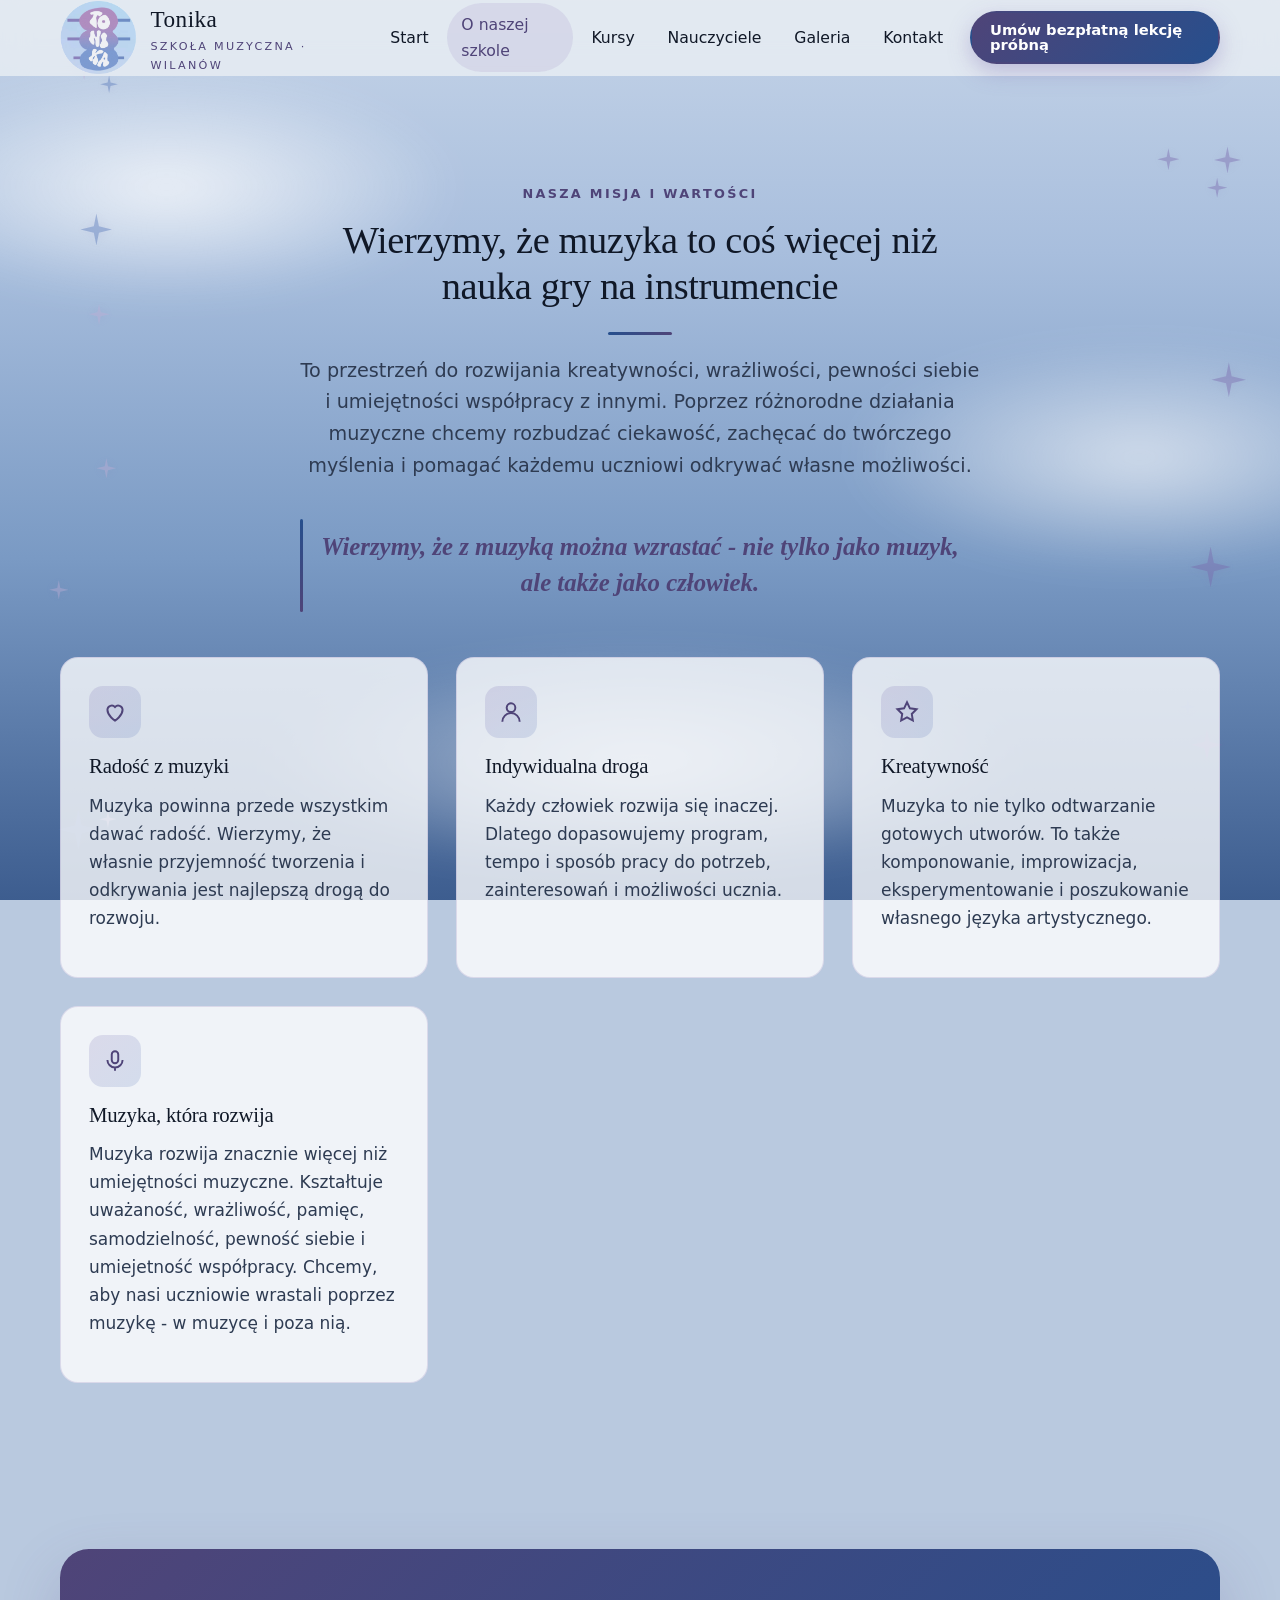
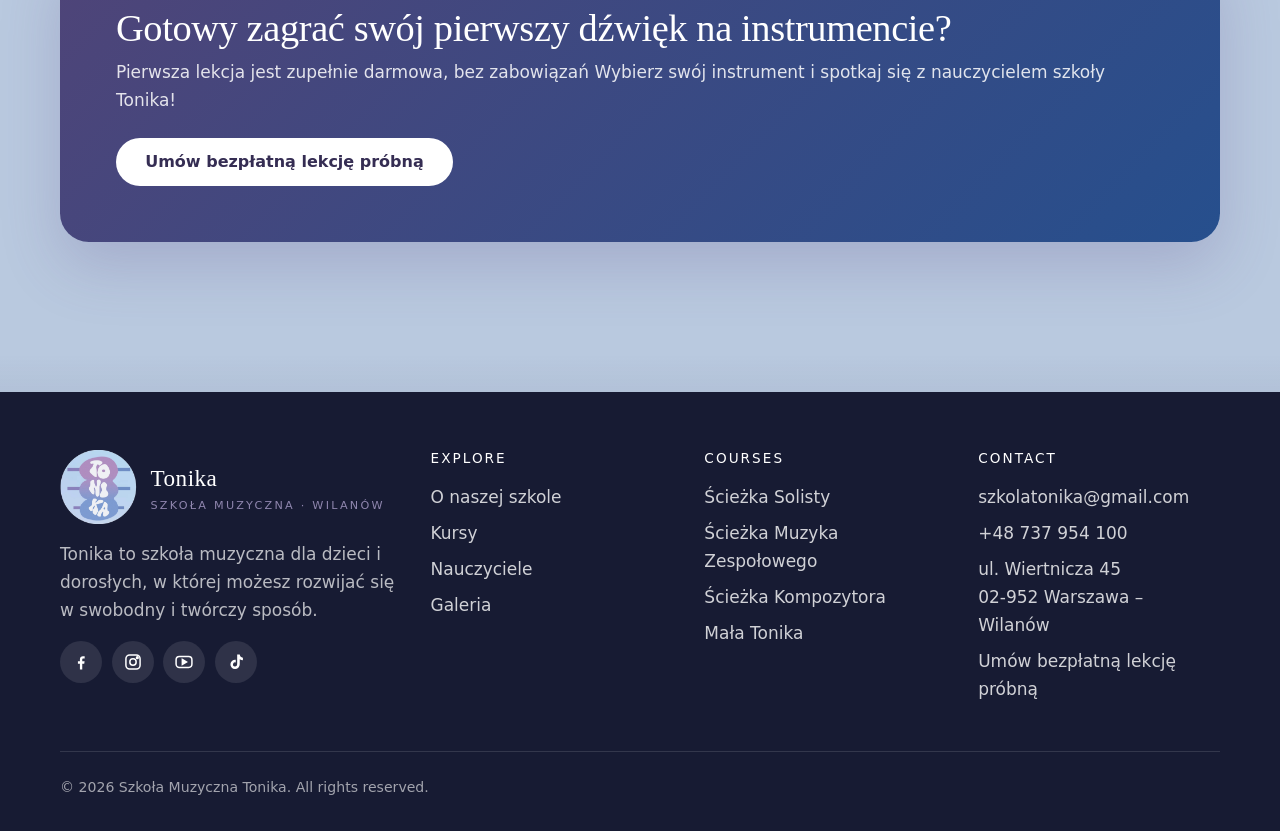
==== commit bf9bbbb9: "Add images, change styles" ====
--- a/about.html
+++ b/about.html
@@ -11,7 +11,7 @@
   <meta property="og:description" content="The story, mission and values of Tonika Music School in Wilanów, Warsaw – and why students and parents choose us.">
   <meta property="og:type" content="website">
   <meta property="og:image" content="images/hero.svg">
-  <link rel="icon" type="image/svg+xml" href="images/logo.svg">
+  <link rel="icon" type="image/png" href="images/logo.png">
   <link rel="canonical" href="about.html">
   <link rel="stylesheet" href="css/style.css">
 </head>
@@ -31,7 +31,7 @@
   <header class="site-header">
     <nav class="nav container" aria-label="Main navigation">
       <a class="brand" href="index.html">
-        <img src="images/logo.svg" alt="" width="44" height="44">
+        <img src="images/logo.png" alt="Logo szkoły muzycznej Tonika" width="64" height="64">
         <span class="brand__name">Tonika <small>Szkoła muzyczna · Wilanów</small></span>
       </a>
       <button class="nav-toggle" aria-expanded="false" aria-controls="nav-list" aria-label="Open menu">
@@ -176,7 +176,7 @@
       <div class="footer-grid">
         <div>
           <a class="brand" href="index.html">
-            <img src="images/logo.svg" alt="" width="44" height="44">
+            <img src="images/logo.png" alt="Logo szkoły muzycznej Tonika" width="64" height="64">
             <span class="brand__name">Tonika <small>Szkoła Muzyczna · Wilanów</small></span>
           </a>
           <p class="muted" style="color:rgba(255,255,255,.7)">Tonika to szkoła muzyczna dla dzieci i dorosłych, w której możesz rozwijać się w swobodny i twórczy sposób.</p>
@@ -217,7 +217,7 @@
       </div>
       <div class="footer-bottom">
         <span>© <span data-year>2026</span> Szkoła Muzyczna Tonika. All rights reserved.</span>
-        <span><a href="#">Privacy policy</a> · <a href="#">Terms</a></span>
+        <span></span>
       </div>
     </div>
   </footer>
--- a/css/style.css
+++ b/css/style.css
@@ -25,18 +25,18 @@
    #7967AC (violet), #EDF0F4 (off-white). Violet and blue dominate.
    --------------------------------------------------------------------- */
 :root {
-  --blue:        #5575B8;
-  --blue-light:  #D2E3F6;
-  --lilac:       #BEACD4;
-  --violet:      #7967AC;
-  --violet-deep: #5B4B8A;
-  --mist:        #EDF0F4;
+  --blue:        #264F8D;
+  --blue-light:  #8CA6D4;
+  --lilac:       #8F86AE;
+  --violet:      #4F4478;
+  --violet-deep: #352D53;
+  --mist:        #B9C9DF;
 
   --navy:        #171B33;   /* dark navy for career paths */
   --plum:        #241C3D;   /* dark purple for career paths */
 
-  --text:        #23263A;
-  --text-muted:  #5B6078;
+  --text:        #101827;
+  --text-muted:  #2E3B52;
   --white:       #FFFFFF;
 
   --bg:          var(--mist);
@@ -152,7 +152,7 @@
    --------------------------------------------------------------------- */
 .sky {
   position: fixed; inset: 0; z-index: -1; pointer-events: none;
-  background: linear-gradient(180deg, #F3F5FA 0%, var(--mist) 40%, var(--blue-light) 100%);
+  background: linear-gradient(180deg, #C5D4E8 0%, #A8BEDD 28%, #7A9AC4 62%, #3D5D8F 100%);
   overflow: hidden;
 }
 
@@ -250,7 +250,7 @@
 }
 .brand { display: flex; align-items: center; gap: .7rem; color: var(--text); }
 .brand:hover { text-decoration: none; }
-.brand img { height: 44px; width: auto; }
+.brand img { height: 73.6px; width: auto; object-fit: contain; }
 .brand__name { font-family: var(--font-head); font-size: 1.45rem; letter-spacing: .02em; }
 .brand__name small { display: block; font-family: var(--font-body); font-size: .7rem; letter-spacing: .2em; text-transform: uppercase; color: var(--violet); }
 
@@ -663,7 +663,7 @@
 
 @media (max-width: 860px) {
   :root { --header-h: 68px; }
-  .brand img { height: 38px; }
+  .brand img { height: 55.2px; }
 
   /* Mobile navigation: slide-down panel */
   .nav-toggle { display: block; }
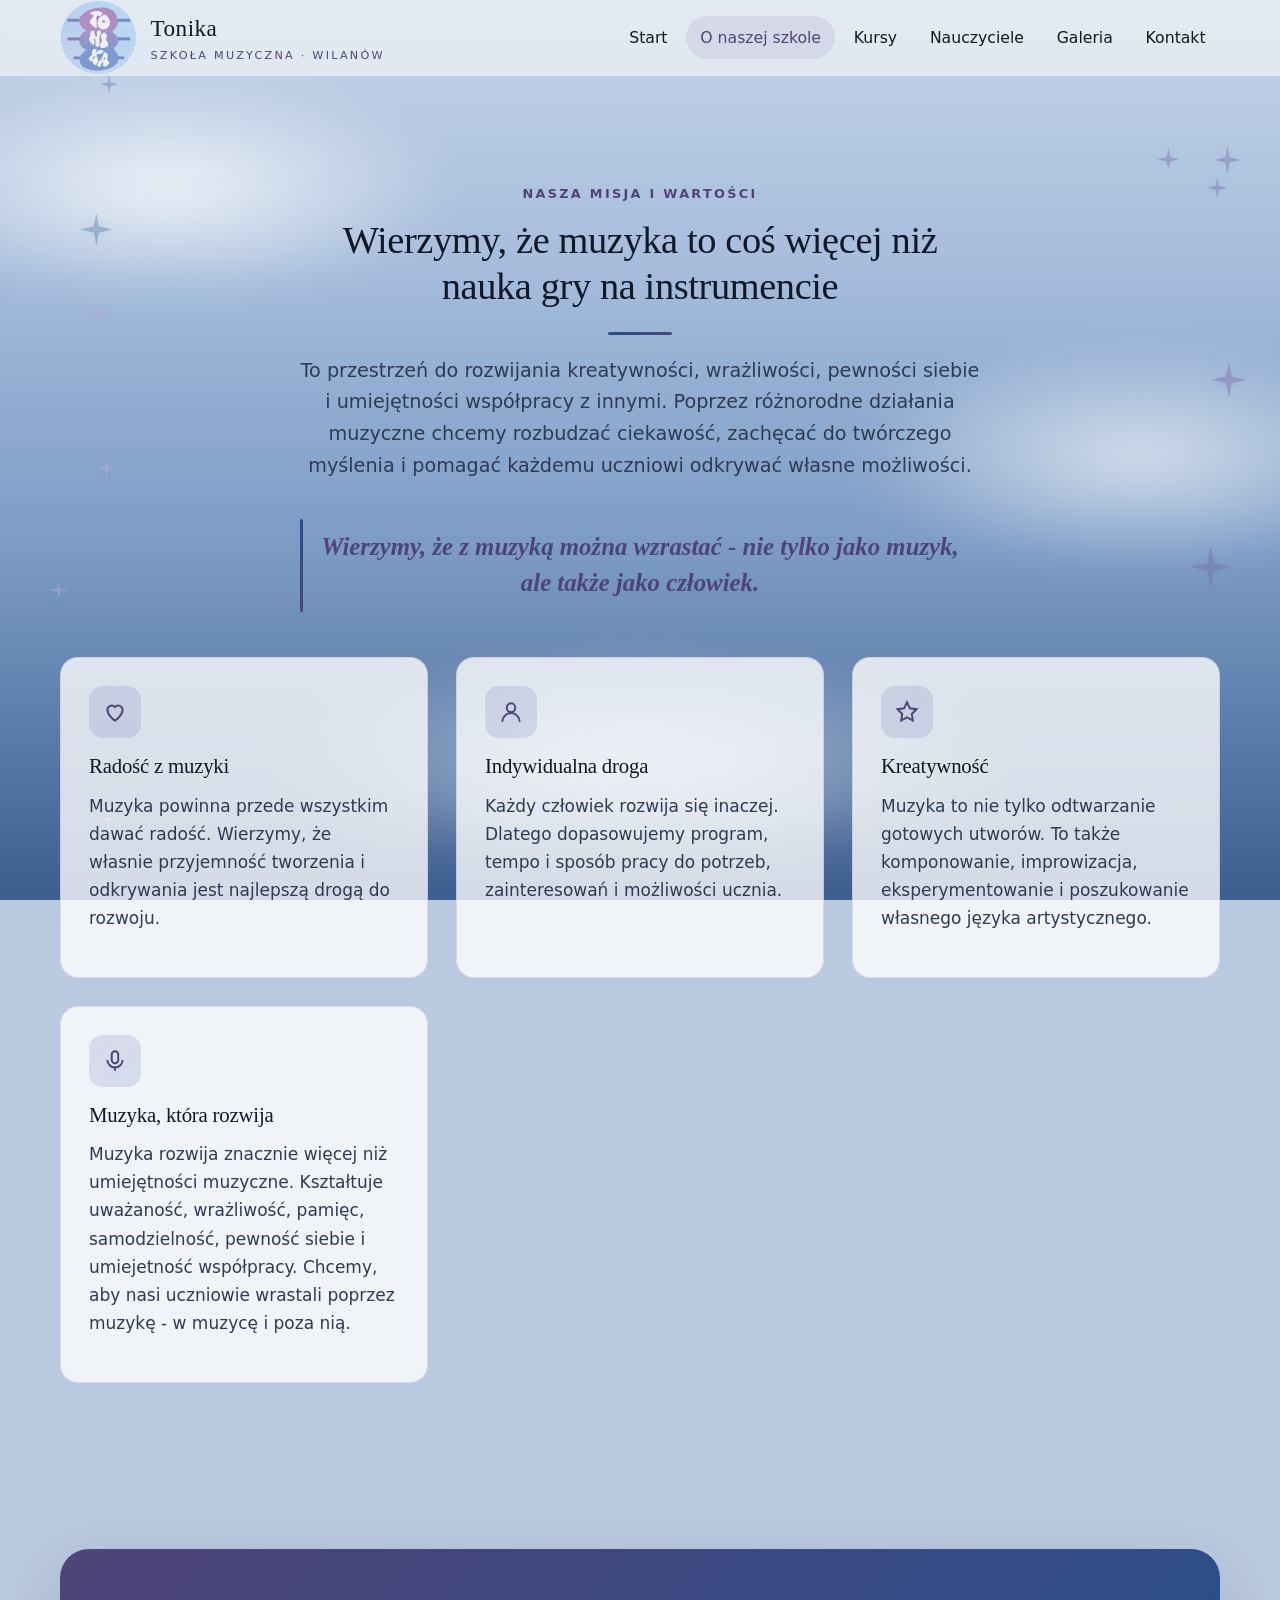
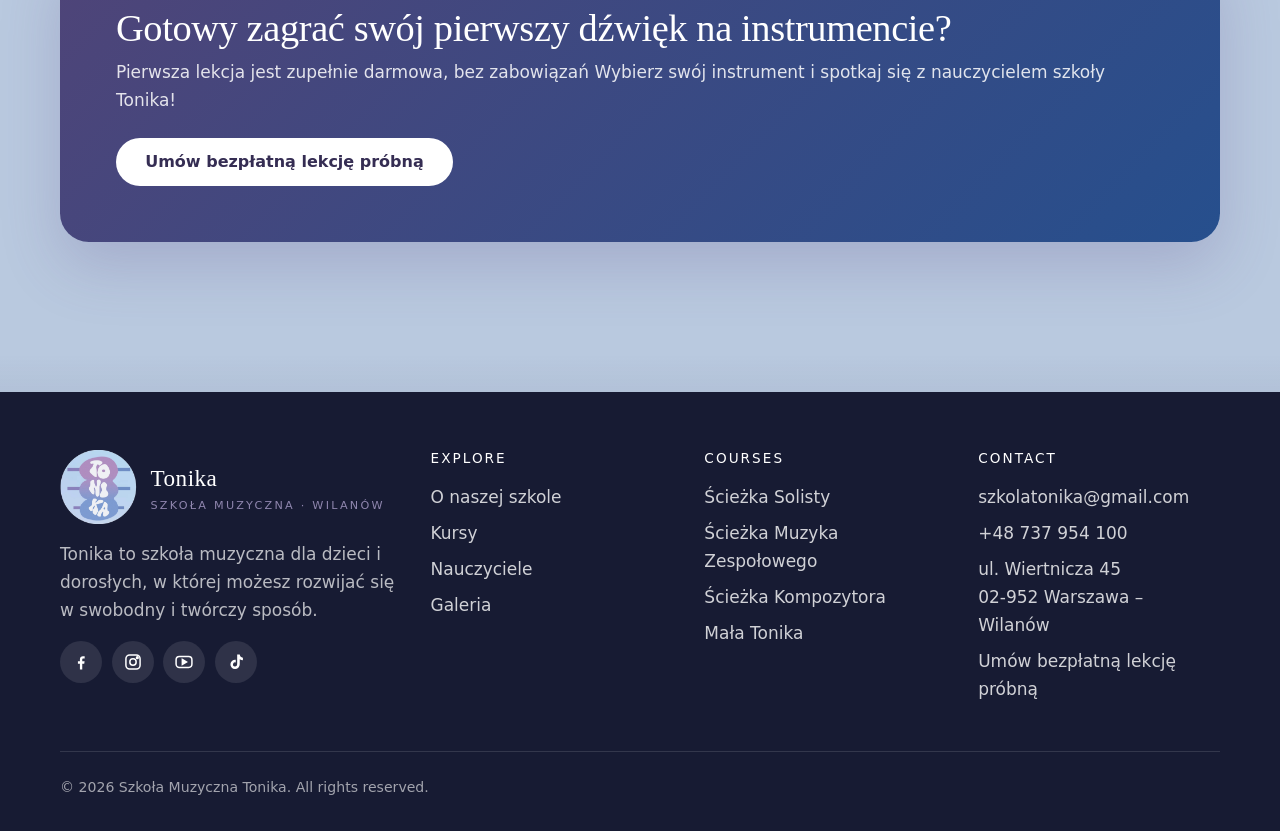
==== commit d6f1ceee: "V1.0 - new Images, minor FIxes" ====
--- a/about.html
+++ b/about.html
@@ -44,7 +44,6 @@
         <li><a class="nav__link" href="teachers.html">Nauczyciele</a></li>
         <li><a class="nav__link" href="gallery.html">Galeria </a></li>
         <li><a class="nav__link" href="contact.html">Kontakt</a></li>
-        <li class="nav__cta"><a class="btn btn--primary btn--sm" href="https://forms.gle/your-form-id" target="_blank" rel="noopener">Umów bezpłatną lekcję próbną</a></li>
       </ul>
     </nav>
   </header>
@@ -163,7 +162,7 @@
             <h2>Gotowy zagrać swój pierwszy dźwięk na instrumencie?</h2>
             <p>Pierwsza lekcja jest zupełnie darmowa, bez zabowiązań Wybierz swój instrument i spotkaj się z nauczycielem szkoły Tonika!</p>
           </div>
-          <a class="btn btn--light" href="https://forms.gle/your-form-id" target="_blank" rel="noopener">Umów bezpłatną lekcję próbną</a>
+          <a class="btn btn--light" href="contact.html#trial">Umów bezpłatną lekcję próbną</a>
         </div>
       </div>
     </section>
@@ -209,9 +208,9 @@
           <h4>Contact</h4>
           <ul>
             <li><a href="mailto:hello@tonika-music.pl">szkolatonika@gmail.com</a></li>
-            <li><a href="tel:+48000000000">+48 737 954 100</a></li>
+            <li><a href="tel:+48737954100">+48 737 954 100</a></li>
             <li>ul. Wiertnicza 45<br>02-952 Warszawa – Wilanów</li>
-            <li><a href="https://forms.gle/your-form-id" target="_blank" rel="noopener">Umów bezpłatną lekcję próbną</a></li>
+            <li><a href="contact.html#trial">Umów bezpłatną lekcję próbną</a></li>
           </ul>
         </div>
       </div>
--- a/css/style.css
+++ b/css/style.css
@@ -580,6 +580,7 @@
 .booking-card .eyebrow { color: var(--blue-light); margin-bottom: .45rem; }
 .booking-card h2 { color: #fff; margin-bottom: .45rem; font-size: clamp(1.45rem, 2.5vw, 2rem); }
 .booking-card p { color: rgba(255,255,255,.88); margin: 0; max-width: 34rem; }
+.booking-card p a { color: #fff; }
 .booking-card .btn { flex: none; white-space: nowrap; }
 
 /* Contact preview (home) */
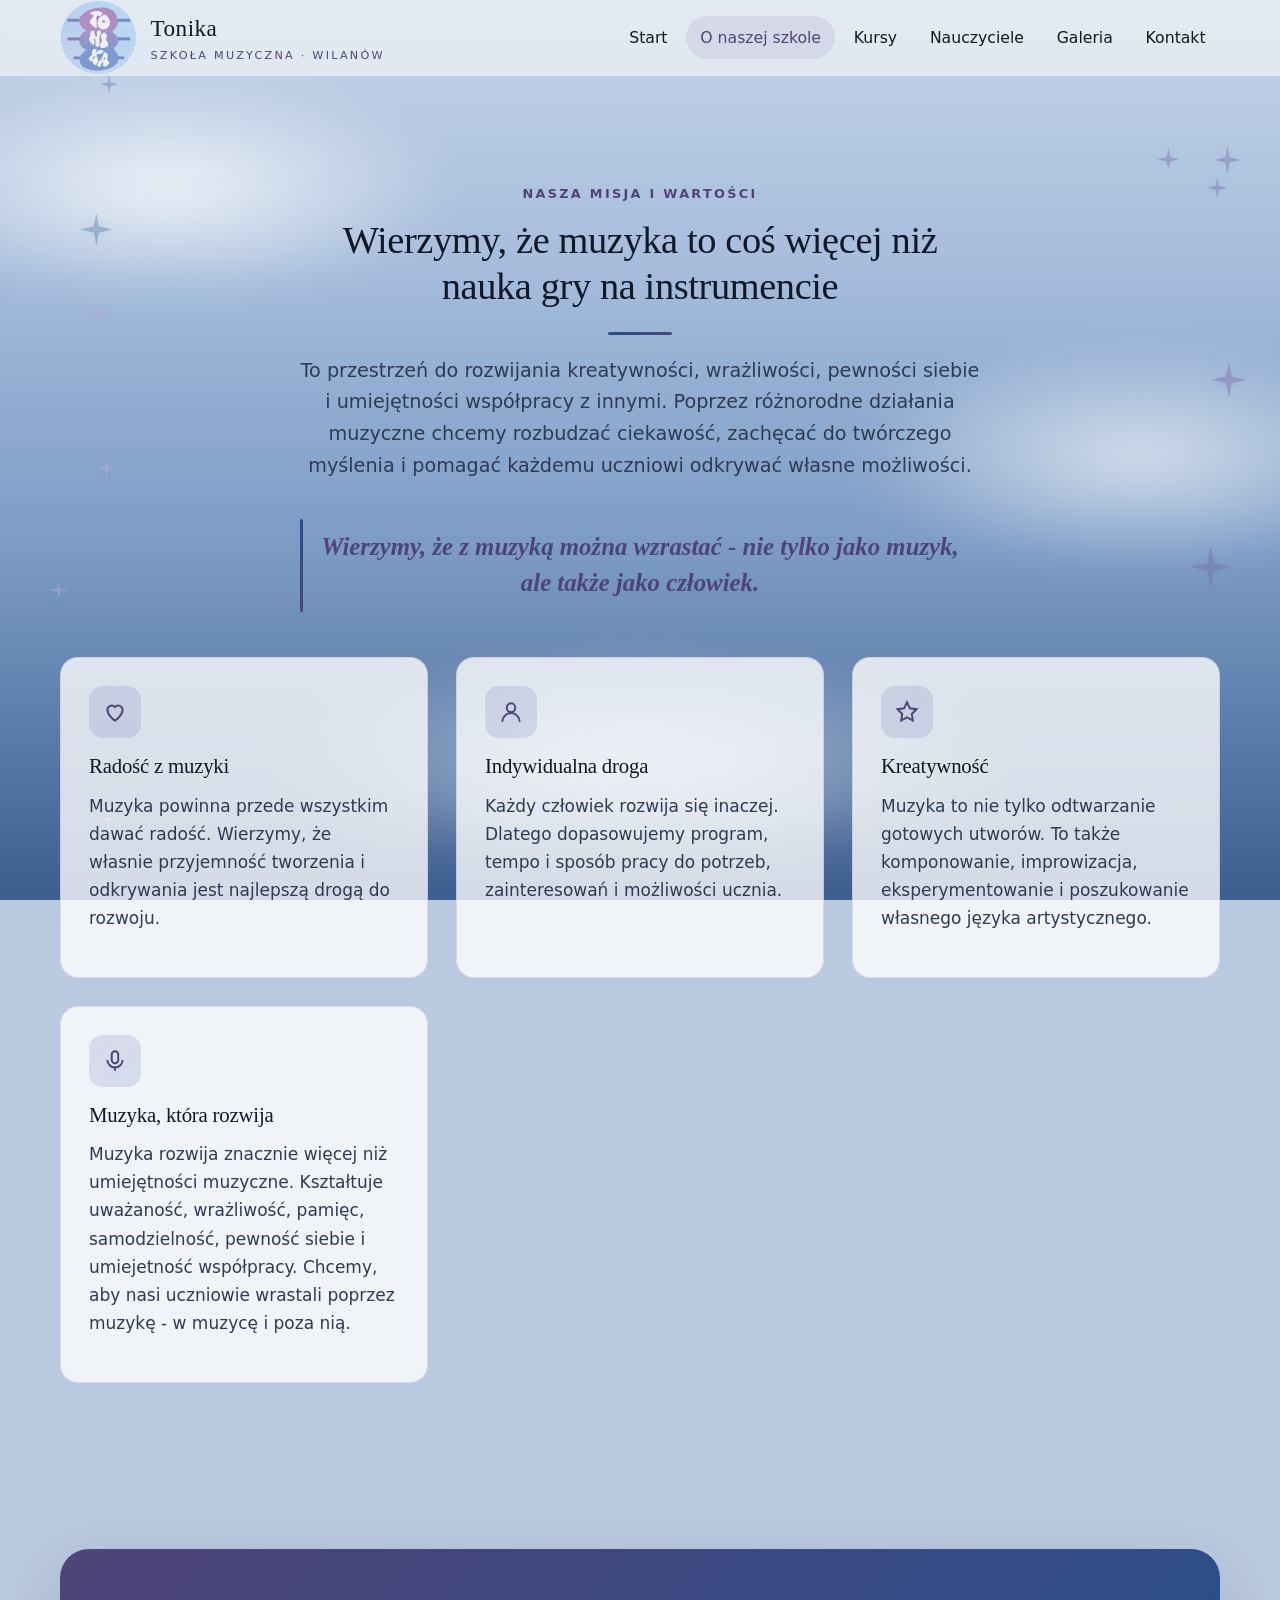
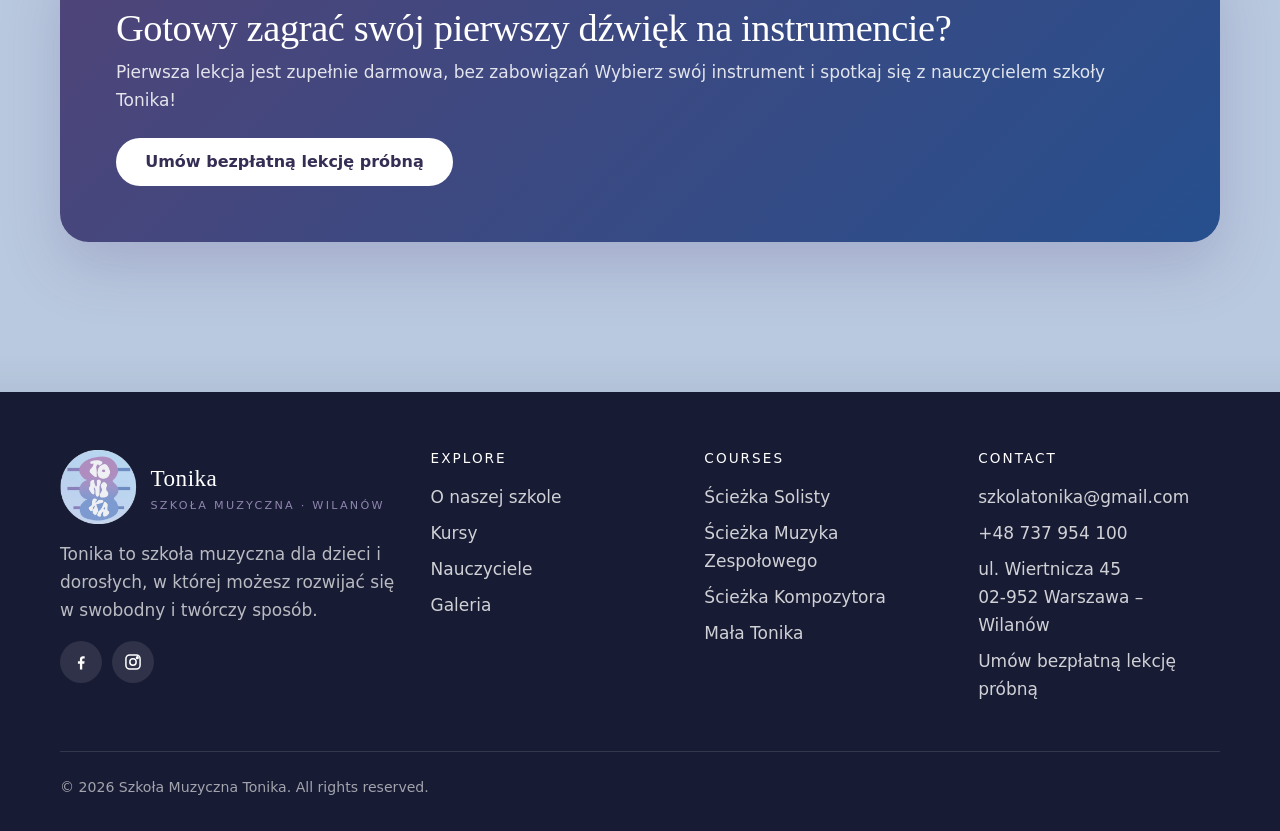
==== commit fca7c050: "Another Google indexing fixes. Add social media links." ====
--- a/about.html
+++ b/about.html
@@ -1,19 +1,38 @@
 <!DOCTYPE html>
-<html lang="en">
+<html lang="pl">
 <head>
   <meta charset="UTF-8">
   <meta name="viewport" content="width=device-width, initial-scale=1">
   <!-- SEO: edit title & description per page -->
-  <title>O naszej szkole | Szkoła Muzyczna Tonika – Wilanów</title>
-  <meta name="description" content="The story, mission and values of Tonika Music School in Wilanów, Warsaw – and why students and parents choose us.">
+  <title>O naszej szkole | Szkoła Muzyczna Tonika – Wilanów - Warszawa</title>
+  <meta name="description" content="Poznaj historię, misję i wartości Szkoły Muzycznej Tonika w Wilanowie. Sprawdź, co wyróżnia nasze zajęcia muzyczne dla dzieci i dorosłych.">
   <meta name="theme-color" content="#7967AC">
-  <meta property="og:title" content="About Us | Szkoła Muzyczna Tonika – Wilanów">
-  <meta property="og:description" content="The story, mission and values of Tonika Music School in Wilanów, Warsaw – and why students and parents choose us.">
+  <meta property="og:title" content="O naszej szkole | Szkoła Muzyczna Tonika – Wilanów - Warszawa">
+  <meta property="og:description" content="Poznaj historię, misję i wartości Szkoły Muzycznej Tonika w Wilanowie. Sprawdź, co wyróżnia nasze zajęcia muzyczne dla dzieci i dorosłych.">
   <meta property="og:type" content="website">
-  <meta property="og:image" content="images/hero.svg">
+  <meta property="og:image" content="https://szkolatonika.pl/images/logo.png">
+  <meta name="robots" content="index, follow">
   <link rel="icon" type="image/png" href="images/logo.png">
-  <link rel="canonical" href="about.html">
+  <link rel="canonical" href="https://szkolatonika.pl/about.html">
   <link rel="stylesheet" href="css/style.css">
+  <script type="application/ld+json">
+{
+  "@context": "https://schema.org",
+  "@type": "MusicSchool",
+  "name": "Szkoła Muzyczna Tonika",
+  "image": "https://szkolatonika.pl/images/logo.png",
+  "telephone": "+48737954100",
+  "email": "szkolatonika@gmail.com",
+  "address": {
+    "@type": "PostalAddress",
+    "streetAddress": "Wiertnicza 45",
+    "addressLocality": "Warszawa",
+    "postalCode": "02-797",
+    "addressCountry": "PL"
+  },
+  "url": "https://szkolatonika.pl"
+}
+  </script>
 </head>
 <body>
   <a class="skip-link" href="#main">Skip to main content</a>
@@ -67,7 +86,7 @@
         <div data-reveal="fade"> -->
           <!-- IMAGE: replace images/about.svg with a photo of the school (900×700 px) -->
           <!-- 
-          <img src="images/about.svg" alt="The Tonika school building in Wilanów" style="border-radius:var(--radius);box-shadow:var(--shadow-md)" width="900" height="700">
+          <img src="images/about.svg" alt="Budynek Szkoły Muzycznej Tonika w Wilanowie" style="border-radius:var(--radius);box-shadow:var(--shadow-md)" width="900" height="700">
         </div>
         <div data-reveal>
           <span class="eyebrow">Our story</span>
@@ -180,10 +199,11 @@
           </a>
           <p class="muted" style="color:rgba(255,255,255,.7)">Tonika to szkoła muzyczna dla dzieci i dorosłych, w której możesz rozwijać się w swobodny i twórczy sposób.</p>
           <ul class="social" aria-label="Social media">
-  <li><a href="https://facebook.com/" aria-label="Facebook" rel="noopener" target="_blank"><svg viewBox="0 0 24 24" fill="currentColor" aria-hidden="true"><path d="M13.5 21v-7h2.4l.4-3h-2.8V9.2c0-.9.3-1.5 1.5-1.5h1.4V5.1c-.3 0-1.1-.1-2.1-.1-2.1 0-3.6 1.3-3.6 3.7V11H8.3v3h2.4v7h2.8z"/></svg></a></li>
-  <li><a href="https://instagram.com/" aria-label="Instagram" rel="noopener" target="_blank"><svg viewBox="0 0 24 24" fill="none" stroke="currentColor" stroke-width="1.8" aria-hidden="true"><rect x="3.5" y="3.5" width="17" height="17" rx="4.5"/><circle cx="12" cy="12" r="3.8"/><circle cx="17.2" cy="6.8" r="1" fill="currentColor"/></svg></a></li>
-  <li><a href="https://youtube.com/" aria-label="YouTube" rel="noopener" target="_blank"><svg viewBox="0 0 24 24" fill="none" stroke="currentColor" stroke-width="1.8" aria-hidden="true"><rect x="2.5" y="5.5" width="19" height="13" rx="4"/><path d="m10 9 5 3-5 3z" fill="currentColor"/></svg></a></li>
+  <li><a href="https://www.facebook.com/profile.php?id=61594372852884&amp;locale=pl_PL/" aria-label="Facebook" rel="noopener" target="_blank"><svg viewBox="0 0 24 24" fill="currentColor" aria-hidden="true"><path d="M13.5 21v-7h2.4l.4-3h-2.8V9.2c0-.9.3-1.5 1.5-1.5h1.4V5.1c-.3 0-1.1-.1-2.1-.1-2.1 0-3.6 1.3-3.6 3.7V11H8.3v3h2.4v7h2.8z"/></svg></a></li>
+  <li><a href="https://www.instagram.com/szkola_muzyczna_tonika/" aria-label="Instagram" rel="noopener" target="_blank"><svg viewBox="0 0 24 24" fill="none" stroke="currentColor" stroke-width="1.8" aria-hidden="true"><rect x="3.5" y="3.5" width="17" height="17" rx="4.5"/><circle cx="12" cy="12" r="3.8"/><circle cx="17.2" cy="6.8" r="1" fill="currentColor"/></svg></a></li>
+  <!--<li><a href="https://youtube.com/" aria-label="YouTube" rel="noopener" target="_blank"><svg viewBox="0 0 24 24" fill="none" stroke="currentColor" stroke-width="1.8" aria-hidden="true"><rect x="2.5" y="5.5" width="19" height="13" rx="4"/><path d="m10 9 5 3-5 3z" fill="currentColor"/></svg></a></li>
   <li><a href="https://tiktok.com/" aria-label="TikTok" rel="noopener" target="_blank"><svg viewBox="0 0 24 24" fill="currentColor" aria-hidden="true"><path d="M16.5 3c.3 2.2 1.6 3.6 3.8 3.8v3.1c-1.4 0-2.7-.4-3.8-1.2v6.1a5.6 5.6 0 1 1-4.8-5.5v3.2a2.5 2.5 0 1 0 1.7 2.3V3h3.1z"/></svg></a></li>
+          -->
 </ul>
         </div>
         <div>
